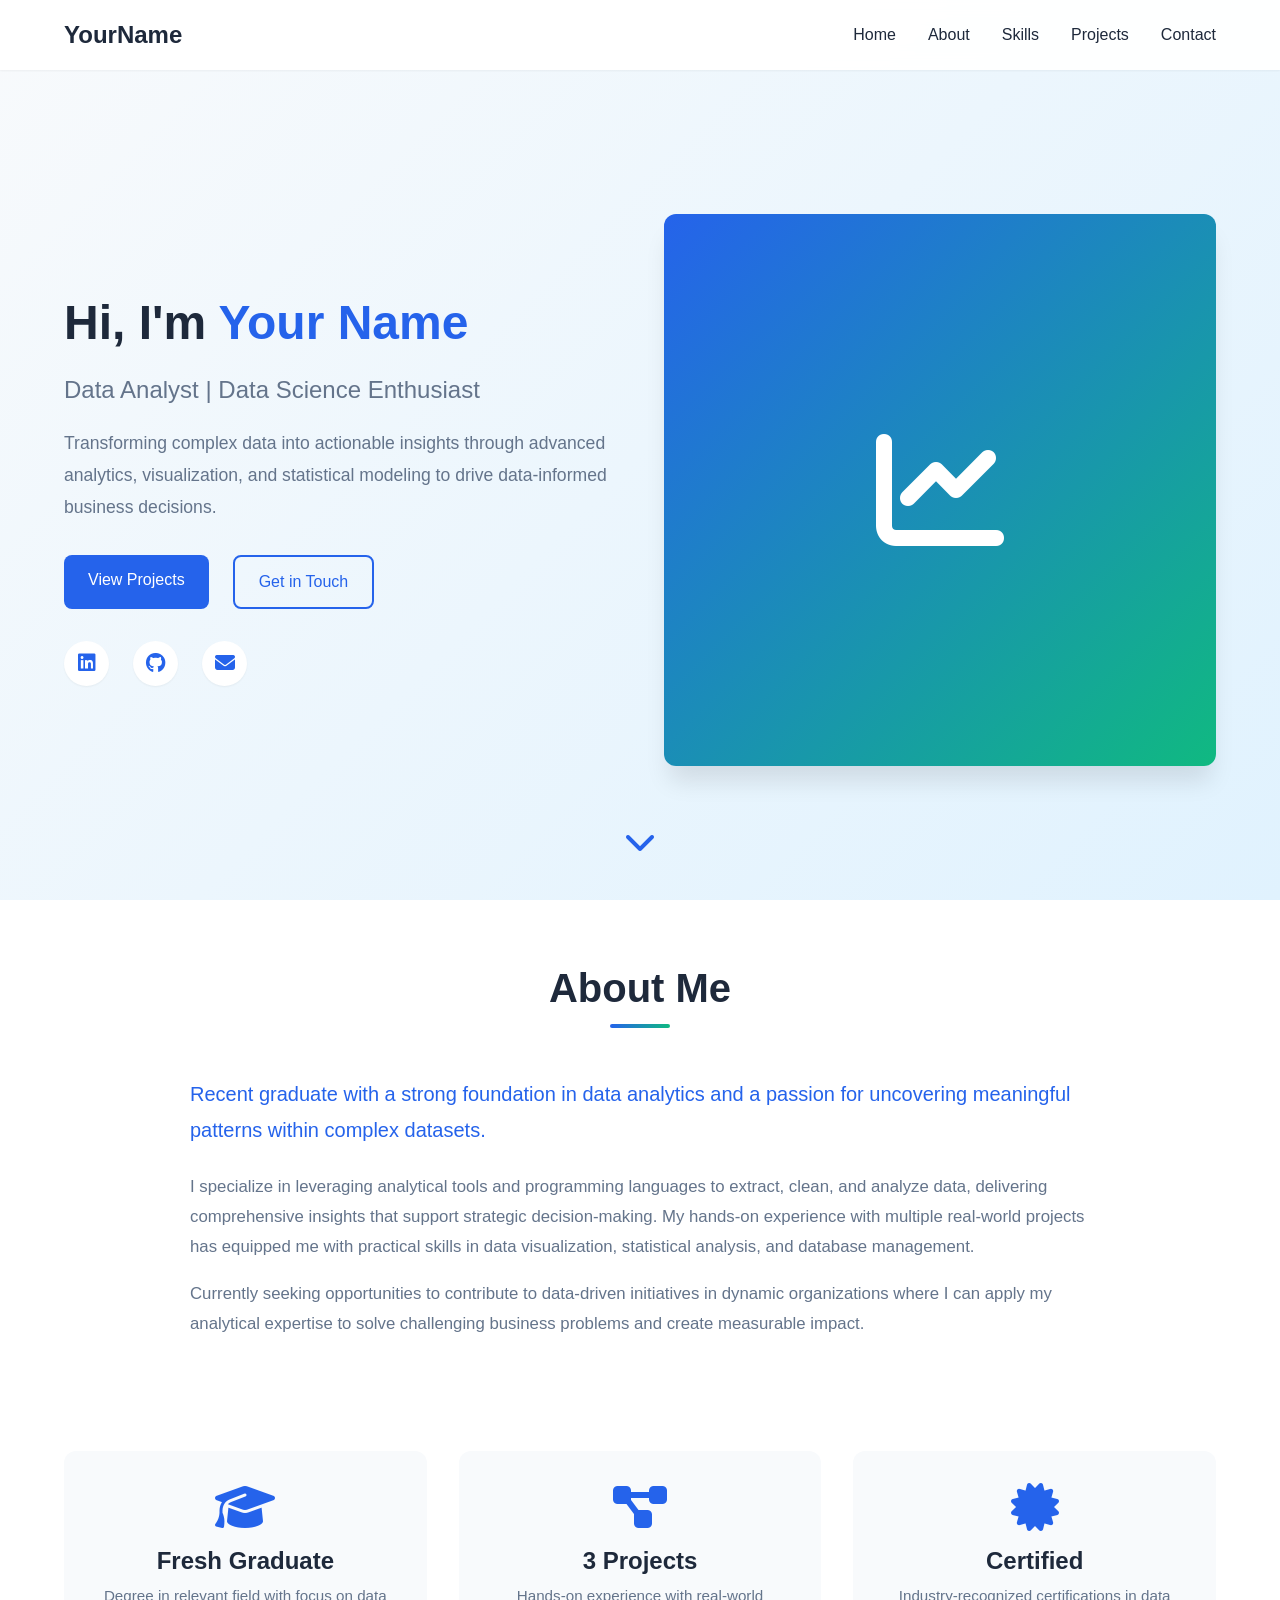
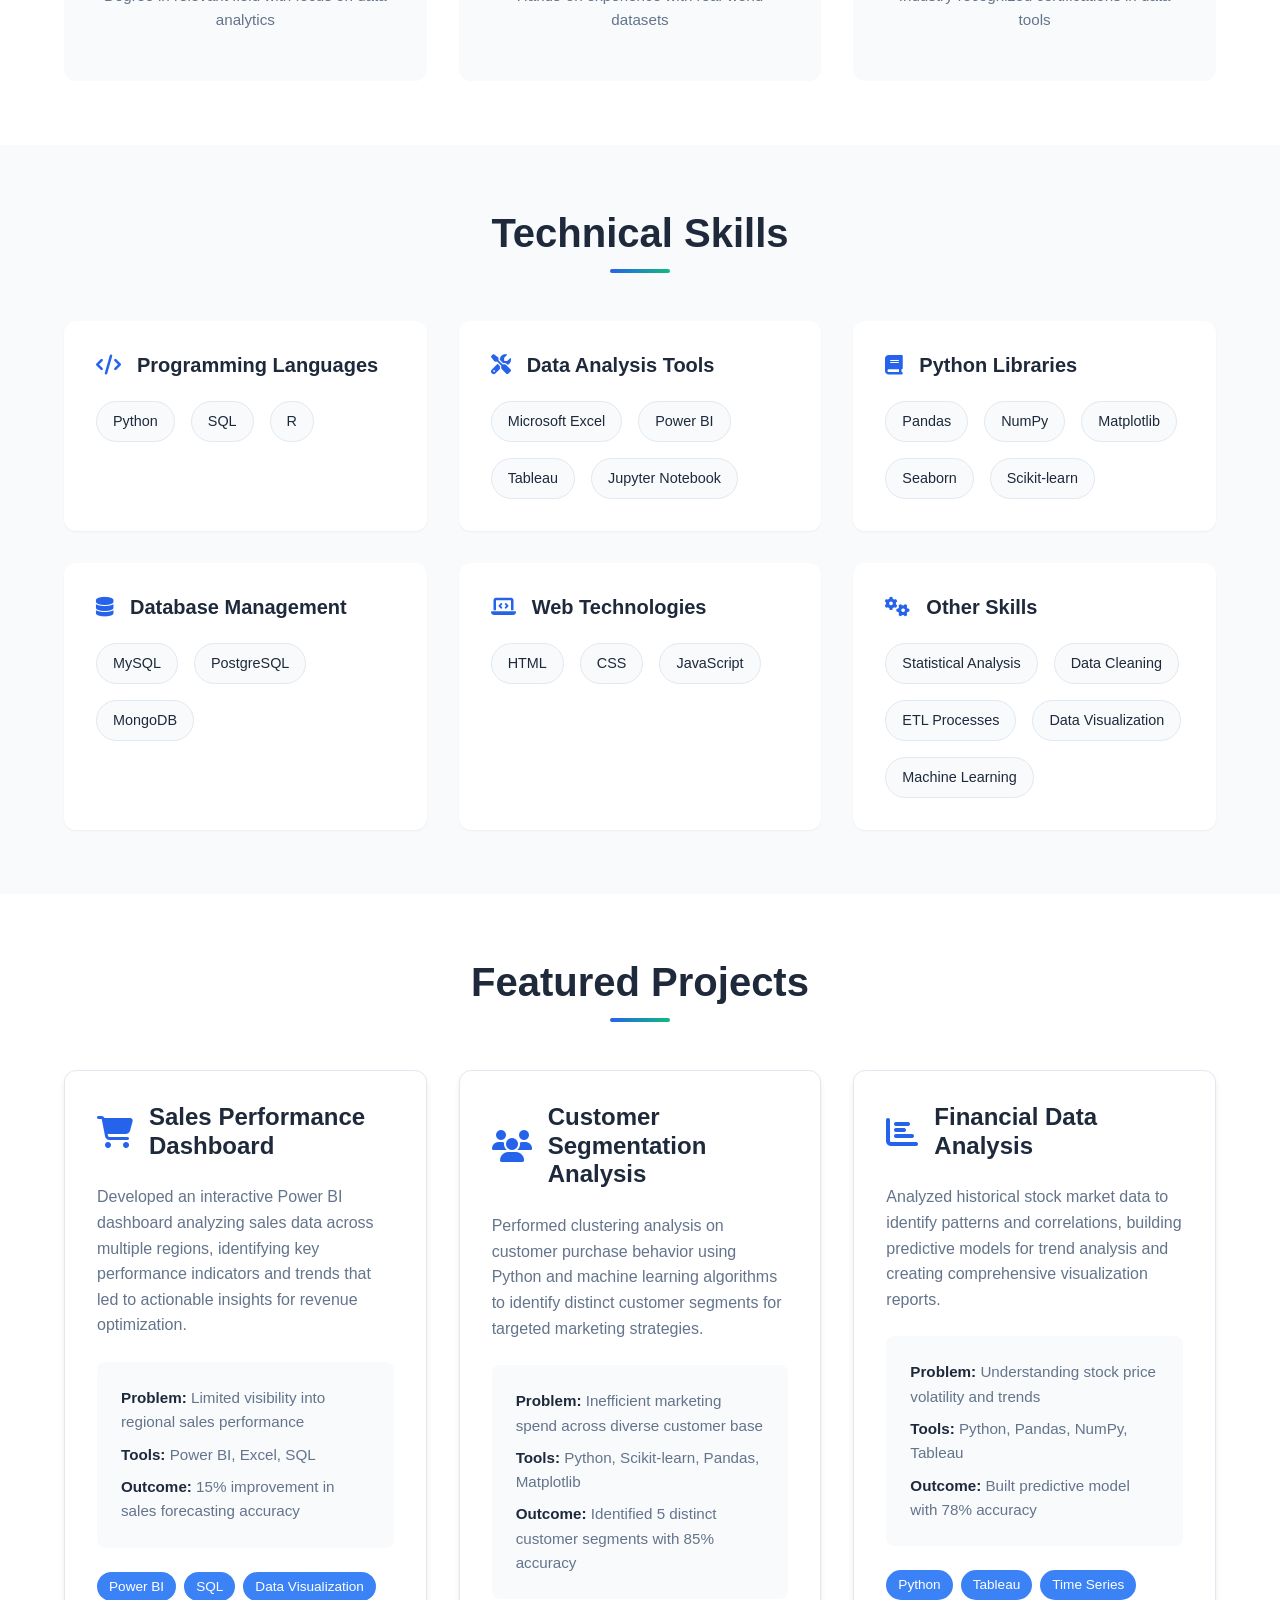
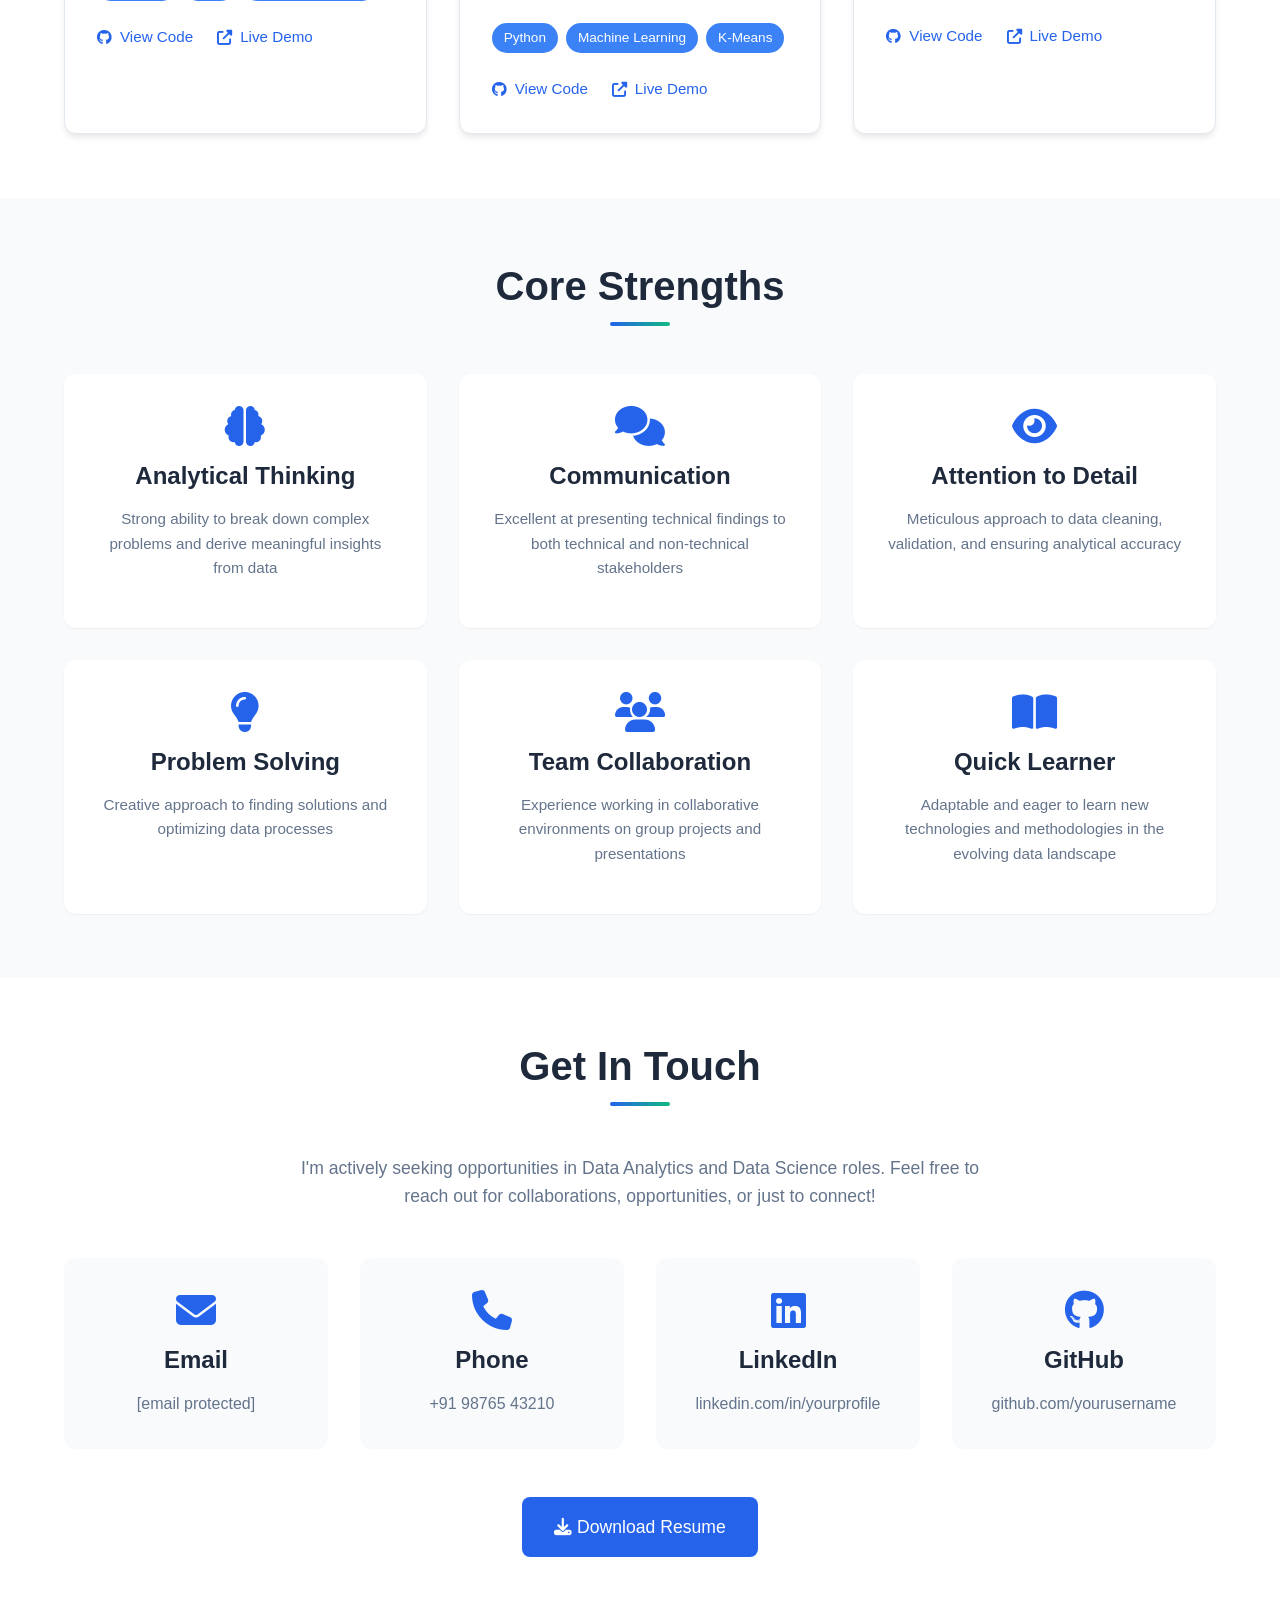
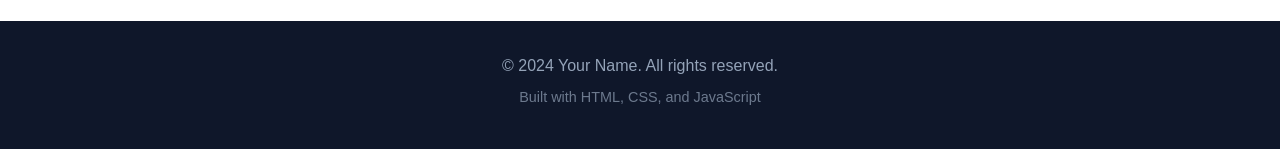
==== index.html @ a0603a86 "Add files via upload" ====
<!DOCTYPE html>
<html lang="en">
<head>
    <meta charset="UTF-8">
    <meta name="viewport" content="width=device-width, initial-scale=1.0">
    <meta name="description" content="Data Analyst Portfolio - Skilled in Python, SQL, Power BI, and Tableau">
    <meta name="keywords" content="Data Analyst, Data Science, Python, SQL, Power BI, Tableau, Portfolio">
    <title>Your Name | Data Analyst Portfolio</title>
    <link rel="stylesheet" href="styles.css">
    <link rel="stylesheet" href="https://cdnjs.cloudflare.com/ajax/libs/font-awesome/6.4.0/css/all.min.css">
</head>
<body>
    <!-- Navigation -->
    <nav class="navbar" id="navbar">
        <div class="container nav-container">
            <div class="logo">
                <a href="#home">YourName</a>
            </div>
            <ul class="nav-menu" id="navMenu">
                <li><a href="#home" class="nav-link">Home</a></li>
                <li><a href="#about" class="nav-link">About</a></li>
                <li><a href="#skills" class="nav-link">Skills</a></li>
                <li><a href="#projects" class="nav-link">Projects</a></li>
                <li><a href="#contact" class="nav-link">Contact</a></li>
            </ul>
            <div class="hamburger" id="hamburger">
                <span></span>
                <span></span>
                <span></span>
            </div>
        </div>
    </nav>

    <!-- Hero Section -->
    <section id="home" class="hero">
        <div class="container hero-content">
            <div class="hero-text">
                <h1 class="hero-title">
                    Hi, I'm <span class="highlight">Your Name</span>
                </h1>
                <h2 class="hero-subtitle">Data Analyst | Data Science Enthusiast</h2>
                <p class="hero-description">
                    Transforming complex data into actionable insights through advanced analytics, 
                    visualization, and statistical modeling to drive data-informed business decisions.
                </p>
                <div class="hero-buttons">
                    <a href="#projects" class="btn btn-primary">View Projects</a>
                    <a href="#contact" class="btn btn-secondary">Get in Touch</a>
                </div>
                <div class="social-links">
                    <a href="https://linkedin.com/in/yourprofile" target="_blank" aria-label="LinkedIn">
                        <i class="fab fa-linkedin"></i>
                    </a>
                    <a href="https://github.com/yourusername" target="_blank" aria-label="GitHub">
                        <i class="fab fa-github"></i>
                    </a>
                    <a href="/cdn-cgi/l/email-protection#4e37213b3c602b232f27220e2b362f233e222b602d2123" aria-label="Email">
                        <i class="fas fa-envelope"></i>
                    </a>
                </div>
            </div>
            <div class="hero-image">
                <div class="image-placeholder">
                    <i class="fas fa-chart-line"></i>
                </div>
            </div>
        </div>
        <div class="scroll-indicator">
            <a href="#about">
                <i class="fas fa-chevron-down"></i>
            </a>
        </div>
    </section>

    <!-- About Section -->
    <section id="about" class="about section">
        <div class="container">
            <h2 class="section-title">About Me</h2>
            <div class="about-content">
                <div class="about-text">
                    <p class="lead">
                        Recent graduate with a strong foundation in data analytics and a passion for 
                        uncovering meaningful patterns within complex datasets.
                    </p>
                    <p>
                        I specialize in leveraging analytical tools and programming languages to extract, 
                        clean, and analyze data, delivering comprehensive insights that support strategic 
                        decision-making. My hands-on experience with multiple real-world projects has 
                        equipped me with practical skills in data visualization, statistical analysis, 
                        and database management.
                    </p>
                    <p>
                        Currently seeking opportunities to contribute to data-driven initiatives in 
                        dynamic organizations where I can apply my analytical expertise to solve 
                        challenging business problems and create measurable impact.
                    </p>
                </div>
                <div class="about-highlights">
                    <div class="highlight-card">
                        <i class="fas fa-graduation-cap"></i>
                        <h3>Fresh Graduate</h3>
                        <p>Degree in relevant field with focus on data analytics</p>
                    </div>
                    <div class="highlight-card">
                        <i class="fas fa-project-diagram"></i>
                        <h3>3 Projects</h3>
                        <p>Hands-on experience with real-world datasets</p>
                    </div>
                    <div class="highlight-card">
                        <i class="fas fa-certificate"></i>
                        <h3>Certified</h3>
                        <p>Industry-recognized certifications in data tools</p>
                    </div>
                </div>
            </div>
        </div>
    </section>

    <!-- Skills Section -->
    <section id="skills" class="skills section">
        <div class="container">
            <h2 class="section-title">Technical Skills</h2>
            <div class="skills-grid">
                <!-- Programming Languages -->
                <div class="skill-category">
                    <h3 class="category-title">
                        <i class="fas fa-code"></i> Programming Languages
                    </h3>
                    <div class="skill-tags">
                        <span class="skill-tag">Python</span>
                        <span class="skill-tag">SQL</span>
                        <span class="skill-tag">R</span>
                    </div>
                </div>

                <!-- Data Analysis Tools -->
                <div class="skill-category">
                    <h3 class="category-title">
                        <i class="fas fa-tools"></i> Data Analysis Tools
                    </h3>
                    <div class="skill-tags">
                        <span class="skill-tag">Microsoft Excel</span>
                        <span class="skill-tag">Power BI</span>
                        <span class="skill-tag">Tableau</span>
                        <span class="skill-tag">Jupyter Notebook</span>
                    </div>
                </div>

                <!-- Python Libraries -->
                <div class="skill-category">
                    <h3 class="category-title">
                        <i class="fas fa-book"></i> Python Libraries
                    </h3>
                    <div class="skill-tags">
                        <span class="skill-tag">Pandas</span>
                        <span class="skill-tag">NumPy</span>
                        <span class="skill-tag">Matplotlib</span>
                        <span class="skill-tag">Seaborn</span>
                        <span class="skill-tag">Scikit-learn</span>
                    </div>
                </div>

                <!-- Database Management -->
                <div class="skill-category">
                    <h3 class="category-title">
                        <i class="fas fa-database"></i> Database Management
                    </h3>
                    <div class="skill-tags">
                        <span class="skill-tag">MySQL</span>
                        <span class="skill-tag">PostgreSQL</span>
                        <span class="skill-tag">MongoDB</span>
                    </div>
                </div>

                <!-- Web Technologies -->
                <div class="skill-category">
                    <h3 class="category-title">
                        <i class="fas fa-laptop-code"></i> Web Technologies
                    </h3>
                    <div class="skill-tags">
                        <span class="skill-tag">HTML</span>
                        <span class="skill-tag">CSS</span>
                        <span class="skill-tag">JavaScript</span>
                    </div>
                </div>

                <!-- Other Skills -->
                <div class="skill-category">
                    <h3 class="category-title">
                        <i class="fas fa-cogs"></i> Other Skills
                    </h3>
                    <div class="skill-tags">
                        <span class="skill-tag">Statistical Analysis</span>
                        <span class="skill-tag">Data Cleaning</span>
                        <span class="skill-tag">ETL Processes</span>
                        <span class="skill-tag">Data Visualization</span>
                        <span class="skill-tag">Machine Learning</span>
                    </div>
                </div>
            </div>
        </div>
    </section>

    <!-- Projects Section -->
    <section id="projects" class="projects section">
        <div class="container">
            <h2 class="section-title">Featured Projects</h2>
            <div class="projects-grid">
                <!-- Project 1 -->
                <div class="project-card">
                    <div class="project-header">
                        <i class="fas fa-shopping-cart project-icon"></i>
                        <h3>Sales Performance Dashboard</h3>
                    </div>
                    <p class="project-description">
                        Developed an interactive Power BI dashboard analyzing sales data across multiple 
                        regions, identifying key performance indicators and trends that led to actionable 
                        insights for revenue optimization.
                    </p>
                    <div class="project-details">
                        <div class="detail-item">
                            <strong>Problem:</strong> Limited visibility into regional sales performance
                        </div>
                        <div class="detail-item">
                            <strong>Tools:</strong> Power BI, Excel, SQL
                        </div>
                        <div class="detail-item">
                            <strong>Outcome:</strong> 15% improvement in sales forecasting accuracy
                        </div>
                    </div>
                    <div class="project-tags">
                        <span class="tag">Power BI</span>
                        <span class="tag">SQL</span>
                        <span class="tag">Data Visualization</span>
                    </div>
                    <div class="project-links">
                        <a href="#" target="_blank" class="project-link">
                            <i class="fab fa-github"></i> View Code
                        </a>
                        <a href="#" target="_blank" class="project-link">
                            <i class="fas fa-external-link-alt"></i> Live Demo
                        </a>
                    </div>
                </div>

                <!-- Project 2 -->
                <div class="project-card">
                    <div class="project-header">
                        <i class="fas fa-users project-icon"></i>
                        <h3>Customer Segmentation Analysis</h3>
                    </div>
                    <p class="project-description">
                        Performed clustering analysis on customer purchase behavior using Python and 
                        machine learning algorithms to identify distinct customer segments for targeted 
                        marketing strategies.
                    </p>
                    <div class="project-details">
                        <div class="detail-item">
                            <strong>Problem:</strong> Inefficient marketing spend across diverse customer base
                        </div>
                        <div class="detail-item">
                            <strong>Tools:</strong> Python, Scikit-learn, Pandas, Matplotlib
                        </div>
                        <div class="detail-item">
                            <strong>Outcome:</strong> Identified 5 distinct customer segments with 85% accuracy
                        </div>
                    </div>
                    <div class="project-tags">
                        <span class="tag">Python</span>
                        <span class="tag">Machine Learning</span>
                        <span class="tag">K-Means</span>
                    </div>
                    <div class="project-links">
                        <a href="#" target="_blank" class="project-link">
                            <i class="fab fa-github"></i> View Code
                        </a>
                        <a href="#" target="_blank" class="project-link">
                            <i class="fas fa-external-link-alt"></i> Live Demo
                        </a>
                    </div>
                </div>

                <!-- Project 3 -->
                <div class="project-card">
                    <div class="project-header">
                        <i class="fas fa-chart-bar project-icon"></i>
                        <h3>Financial Data Analysis</h3>
                    </div>
                    <p class="project-description">
                        Analyzed historical stock market data to identify patterns and correlations, 
                        building predictive models for trend analysis and creating comprehensive 
                        visualization reports.
                    </p>
                    <div class="project-details">
                        <div class="detail-item">
                            <strong>Problem:</strong> Understanding stock price volatility and trends
                        </div>
                        <div class="detail-item">
                            <strong>Tools:</strong> Python, Pandas, NumPy, Tableau
                        </div>
                        <div class="detail-item">
                            <strong>Outcome:</strong> Built predictive model with 78% accuracy
                        </div>
                    </div>
                    <div class="project-tags">
                        <span class="tag">Python</span>
                        <span class="tag">Tableau</span>
                        <span class="tag">Time Series</span>
                    </div>
                    <div class="project-links">
                        <a href="#" target="_blank" class="project-link">
                            <i class="fab fa-github"></i> View Code
                        </a>
                        <a href="#" target="_blank" class="project-link">
                            <i class="fas fa-external-link-alt"></i> Live Demo
                        </a>
                    </div>
                </div>
            </div>
        </div>
    </section>

    <!-- Strengths Section -->
    <section id="strengths" class="strengths section">
        <div class="container">
            <h2 class="section-title">Core Strengths</h2>
            <div class="strengths-grid">
                <div class="strength-item">
                    <i class="fas fa-brain"></i>
                    <h3>Analytical Thinking</h3>
                    <p>Strong ability to break down complex problems and derive meaningful insights from data</p>
                </div>
                <div class="strength-item">
                    <i class="fas fa-comments"></i>
                    <h3>Communication</h3>
                    <p>Excellent at presenting technical findings to both technical and non-technical stakeholders</p>
                </div>
                <div class="strength-item">
                    <i class="fas fa-eye"></i>
                    <h3>Attention to Detail</h3>
                    <p>Meticulous approach to data cleaning, validation, and ensuring analytical accuracy</p>
                </div>
                <div class="strength-item">
                    <i class="fas fa-lightbulb"></i>
                    <h3>Problem Solving</h3>
                    <p>Creative approach to finding solutions and optimizing data processes</p>
                </div>
                <div class="strength-item">
                    <i class="fas fa-users"></i>
                    <h3>Team Collaboration</h3>
                    <p>Experience working in collaborative environments on group projects and presentations</p>
                </div>
                <div class="strength-item">
                    <i class="fas fa-book-open"></i>
                    <h3>Quick Learner</h3>
                    <p>Adaptable and eager to learn new technologies and methodologies in the evolving data landscape</p>
                </div>
            </div>
        </div>
    </section>

    <!-- Contact Section -->
    <section id="contact" class="contact section">
        <div class="container">
            <h2 class="section-title">Get In Touch</h2>
            <p class="contact-intro">
                I'm actively seeking opportunities in Data Analytics and Data Science roles. 
                Feel free to reach out for collaborations, opportunities, or just to connect!
            </p>
            <div class="contact-grid">
                <div class="contact-card">
                    <i class="fas fa-envelope"></i>
                    <h3>Email</h3>
                    <a href="/cdn-cgi/l/email-protection#4c3523393e6229212d25200c29342d213c2029622f2321"><span class="__cf_email__" data-cfemail="2851475d5a064d45494144684d50494558444d064b4745">[email&#160;protected]</span></a>
                </div>
                <div class="contact-card">
                    <i class="fas fa-phone"></i>
                    <h3>Phone</h3>
                    <a href="tel:+919876543210">+91 98765 43210</a>
                </div>
                <div class="contact-card">
                    <i class="fab fa-linkedin"></i>
                    <h3>LinkedIn</h3>
                    <a href="https://linkedin.com/in/yourprofile" target="_blank">linkedin.com/in/yourprofile</a>
                </div>
                <div class="contact-card">
                    <i class="fab fa-github"></i>
                    <h3>GitHub</h3>
                    <a href="https://github.com/yourusername" target="_blank">github.com/yourusername</a>
                </div>
            </div>
            <div class="resume-download">
                <a href="#" class="btn btn-primary" download>
                    <i class="fas fa-download"></i> Download Resume
                </a>
            </div>
        </div>
    </section>

    <!-- Footer -->
    <footer class="footer">
        <div class="container">
            <p>&copy; 2024 Your Name. All rights reserved.</p>
            <p class="footer-note">Built with HTML, CSS, and JavaScript</p>
        </div>
    </footer>

    <!-- Scroll to Top Button -
---- styles.css ----
/* ===================================
   CSS Variables & Reset
   =================================== */

:root {
    /* Color Palette - Professional & Modern */
    --primary-color: #2563eb;
    --primary-dark: #1e40af;
    --primary-light: #3b82f6;
    --secondary-color: #0f172a;
    --accent-color: #10b981;
    --text-primary: #1e293b;
    --text-secondary: #64748b;
    --text-light: #94a3b8;
    --bg-primary: #ffffff;
    --bg-secondary: #f8fafc;
    --bg-dark: #0f172a;
    --border-color: #e2e8f0;
    --shadow-sm: 0 1px 2px 0 rgba(0, 0, 0, 0.05);
    --shadow-md: 0 4px 6px -1px rgba(0, 0, 0, 0.1);
    --shadow-lg: 0 10px 15px -3px rgba(0, 0, 0, 0.1);
    --shadow-xl: 0 20px 25px -5px rgba(0, 0, 0, 0.1);
    
    /* Typography */
    --font-primary: 'Segoe UI', 'Roboto', 'Helvetica Neue', Arial, sans-serif;
    --font-mono: 'Consolas', 'Monaco', 'Courier New', monospace;
    
    /* Spacing */
    --spacing-xs: 0.5rem;
    --spacing-sm: 1rem;
    --spacing-md: 1.5rem;
    --spacing-lg: 2rem;
    --spacing-xl: 3rem;
    --spacing-2xl: 4rem;
    
    /* Border Radius */
    --radius-sm: 4px;
    --radius-md: 8px;
    --radius-lg: 12px;
    --radius-full: 9999px;
    
    /* Transitions */
    --transition-fast: 150ms ease-in-out;
    --transition-base: 300ms ease-in-out;
    --transition-slow: 500ms ease-in-out;
}

* {
    margin: 0;
    padding: 0;
    box-sizing: border-box;
}

html {
    scroll-behavior: smooth;
    font-size: 16px;
}

body {
    font-family: var(--font-primary);
    color: var(--text-primary);
    background-color: var(--bg-primary);
    line-height: 1.6;
    overflow-x: hidden;
}

/* ===================================
   Typography
   =================================== */

h1, h2, h3, h4, h5, h6 {
    font-weight: 600;
    line-height: 1.2;
    margin-bottom: var(--spacing-sm);
}

h1 { font-size: 2.5rem; }
h2 { font-size: 2rem; }
h3 { font-size: 1.5rem; }
h4 { font-size: 1.25rem; }

p {
    margin-bottom: var(--spacing-sm);
}

a {
    color: var(--primary-color);
    text-decoration: none;
    transition: color var(--transition-fast);
}

a:hover {
    color: var(--primary-dark);
}

/* ===================================
   Utility Classes
   =================================== */

.container {
    max-width: 1200px;
    margin: 0 auto;
    padding: 0 var(--spacing-md);
}

.section {
    padding: var(--spacing-2xl) 0;
}

.section-title {
    text-align: center;
    font-size: 2.5rem;
    margin-bottom: var(--spacing-xl);
    color: var(--text-primary);
    position: relative;
    padding-bottom: var(--spacing-sm);
}

.section-title::after {
    content: '';
    position: absolute;
    bottom: 0;
    left: 50%;
    transform: translateX(-50%);
    width: 60px;
    height: 4px;
    background: linear-gradient(90deg, var(--primary-color), var(--accent-color));
    border-radius: var(--radius-full);
}

.btn {
    display: inline-block;
    padding: 0.75rem 1.5rem;
    border-radius: var(--radius-md);
    font-weight: 500;
    transition: all var(--transition-base);
    cursor: pointer;
    border: none;
    font-size: 1rem;
    text-align: center;
}

.btn-primary {
    background: var(--primary-color);
    color: white;
}

.btn-primary:hover {
    background: var(--primary-dark);
    transform: translateY(-2px);
    box-shadow: var(--shadow-lg);
}

.btn-secondary {
    background: transparent;
    color: var(--primary-color);
    border: 2px solid var(--primary-color);
}

.btn-secondary:hover {
    background: var(--primary-color);
    color: white;
    transform: translateY(-2px);
}

.highlight {
    color: var(--primary-color);
}

/* ===================================
   Navigation
   =================================== */

.navbar {
    position: fixed;
    top: 0;
    left: 0;
    right: 0;
    background: rgba(255, 255, 255, 0.95);
    backdrop-filter: blur(10px);
    box-shadow: var(--shadow-sm);
    z-index: 1000;
    transition: all var(--transition-base);
}

.navbar.scrolled {
    box-shadow: var(--shadow-md);
}

.nav-container {
    display: flex;
    justify-content: space-between;
    align-items: center;
    padding: 1rem var(--spacing-md);
}

.logo a {
    font-size: 1.5rem;
    font-weight: 700;
    color: var(--text-primary);
}

.nav-menu {
    display: flex;
    list-style: none;
    gap: var(--spacing-lg);
}

.nav-link {
    color: var(--text-primary);
    font-weight: 500;
    position: relative;
    padding: 0.5rem 0;
}

.nav-link::after {
    content: '';
    position: absolute;
    bottom: 0;
    left: 0;
    width: 0;
    height: 2px;
    background: var(--primary-color);
    transition: width var(--transition-base);
}

.nav-link:hover::after,
.nav-link.active::after {
    width: 100%;
}

.hamburger {
    display: none;
    flex-direction: column;
    cursor: pointer;
    gap: 4px;
}

.hamburger span {
    width: 25px;
    height: 3px;
    background: var(--text-primary);
    transition: all var(--transition-base);
    border-radius: 2px;
}

/* ===================================
   Hero Section
   =================================== */

.hero {
    min-height: 100vh;
    display: flex;
    align-items: center;
    justify-content: center;
    position: relative;
    padding-top: 80px;
    background: linear-gradient(135deg, #f8fafc 0%, #e0f2fe 100%);
}

.hero-content {
    display: grid;
    grid-template-columns: 1fr 1fr;
    gap: var(--spacing-xl);
    align-items: center;
}

.hero-text {
    animation: fadeInUp 1s ease-out;
}

.hero-title {
    font-size: 3rem;
    margin-bottom: var(--spacing-md);
    color: var(--text-primary);
}

.hero-subtitle {
    font-size: 1.5rem;
    color: var(--text-secondary);
    margin-bottom: var(--spacing-md);
    font-weight: 500;
}

.hero-description {
    font-size: 1.1rem;
    color: var(--text-secondary);
    margin-bottom: var(--spacing-lg);
    line-height: 1.8;
}

.hero-buttons {
    display: flex;
    gap: var(--spacing-md);
    margin-bottom: var(--spacing-lg);
}

.social-links {
    display: flex;
    gap: var(--spacing-md);
}

.social-links a {
    width: 45px;
    height: 45px;
    border-radius: var(--radius-full);
    background: var(--bg-primary);
    display: flex;
    align-items: center;
    justify-content: center;
    font-size: 1.25rem;
    color: var(--primary-color);
    transition: all var(--transition-base);
    box-shadow: var(--shadow-sm);
}

.social-links a:hover {
    background: var(--primary-color);
    color: white;
    transform: translateY(-3px);
    box-shadow: var(--shadow-md);
}

.hero-image {
    animation: fadeInRight 1s ease-out;
}

.image-placeholder {
    width: 100%;
    aspect-ratio: 1;
    background: linear-gradient(135deg, var(--primary-color), var(--accent-color));
    border-radius: var(--radius-lg);
    display: flex;
    align-items: center;
    justify-content: center;
    color: white;
    font-size: 8rem;
    box-shadow: var(--shadow-xl);
}

.scroll-indicator {
    position: absolute;
    bottom: 2rem;
    left: 50%;
    transform: translateX(-50%);
    animation: bounce 2s infinite;
}

.scroll-indicator a {
    font-size: 2rem;
    color: var(--primary-color);
}

/* ===================================
   About Section
   =================================== */

.about {
    background: var(--bg-primary);
}

.about-content {
    display: grid;
    gap: var(--spacing-xl);
}

.about-text {
    max-width: 900px;
    margin: 0 auto;
}

.about-text .lead {
    font-size: 1.25rem;
    color: var(--primary-color);
    font-weight: 500;
    margin-bottom: var(--spacing-md);
}

.about-text p {
    font-size: 1.05rem;
    color: var(--text-secondary);
    line-height: 1.8;
}

.about-highlights {
    display: grid;
    grid-template-columns: repeat(auto-fit, minmax(250px, 1fr));
    gap: var(--spacing-lg);
    margin-top: var(--spacing-xl);
}

.highlight-card {
    text-align: center;
    padding: var(--spacing-lg);
    background: var(--bg-secondary);
    border-radius: var(--radius-lg);
    transition: all var(--transition-base);
}

.highlight-card:hover {
    transform: translateY(-5px);
    box-shadow: var(--shadow-lg);
}

.highlight-card i {
    font-size: 3rem;
    color: var(--primary-color);
    margin-bottom: var(--spacing-sm);
}

.highlight-card h3 {
    color: var(--text-primary);
    margin-bottom: var(--spacing-xs);
}

.highlight-card p {
    color: var(--text-secondary);
    font-size: 0.95rem;
}

/* ===================================
   Skills Section
   =================================== */

.skills {
    background: var(--bg-secondary);
}

.skills-grid {
    display: grid;
    grid-template-columns: repeat(auto-fit, minmax(300px, 1fr));
    gap: var(--spacing-lg);
}

.skill-category {
    background: var(--bg-primary);
    padding: var(--spacing-lg);
    border-radius: var(--radius-lg);
    box-shadow: var(--shadow-sm);
    transition: all var(--transition-base);
}

.skill-category:hover {
    box-shadow: var(--shadow-md);
    transform: translateY(-3px);
}

.category-title {
    display: flex;
    align-items: center;
    gap: var(--spacing-sm);
    margin-bottom: var(--spacing-md);
    color: var(--text-primary);
    font-size: 1.25rem;
}

.category-title i {
    color: var(--primary-color);
}

.skill-tags {
    display: flex;
    flex-wrap: wrap;
    gap: var(--spacing-sm);
}

.skill-tag {
    padding: 0.5rem 1rem;
    background: var(--bg-secondary);
    border-radius: var(--radius-full);
    font-size: 0.9rem;
    color: var(--text-primary);
    border: 1px solid var(--border-color);
    transition: all var(--transition-fast);
}

.skill-tag:hover {
    background: var(--primary-color);
    color: white;
    border-color: var(--primary-color);
    transform: scale(1.05);
}

/* ===================================
   Projects Section
   =================================== */

.projects {
    background: var(--bg-primary);
}

.projects-grid {
    display: grid;
    grid-template-columns: repeat(auto-fit, minmax(350px, 1fr));
    gap: var(--spacing-lg);
}

.project-card {
    background: var(--bg-primary);
    border-radius: var(--radius-lg);
    padding: var(--spacing-lg);
    box-shadow: var(--shadow-md);
    transition: all var(--transition-base);
    border: 1px solid var(--border-color);
}

.project-card:hover {
    transform: translateY(-5px);
    box-shadow: var(--shadow-xl);
}

.project-header {
    display: flex;
    align-items: center;
    gap: var(--spacing-sm);
    margin-bottom: var(--spacing-md);
}

.project-icon {
    font-size: 2rem;
    color: var(--primary-color);
}

.project-header h3 {
    color: var(--text-primary);
    margin: 0;
}

.project-description {
    color: var(--text-secondary);
    line-height: 1.6;
    margin-bottom: var(--spacing-md);
}

.project-details {
    background: var(--bg-secondary);
    padding: var(--spacing-md);
    border-radius: var(--radius-md);
    margin-bottom: var(--spacing-md);
}

.detail-item {
    margin-bottom: var(--spacing-xs);
    font-size: 0.95rem;
    color: var(--text-secondary);
}

.detail-item:last-child {
    margin-bottom: 0;
}

.detail-item strong {
    color: var(--text-primary);
}

.project-tags {
    display: flex;
    flex-wrap: wrap;
    gap: var(--spacing-xs);
    margin-bottom: var(--spacing-md);
}

.tag {
    padding: 0.25rem 0.75rem;
    background: var(--primary-light);
    color: white;
    border-radius: var(--radius-full);
    font-size: 0.85rem;
}

.project-links {
    display: flex;
    gap: var(--spacing-md);
}

.project-link {
    display: inline-flex;
    align-items: center;
    gap: 0.5rem;
    color: var(--primary-color);
    font-weight: 500;
    font-size: 0.95rem;
}

.project-link:hover {
    color: var(--primary-dark);
}

/* ===================================
   Strengths Section
   =================================== */

.strengths {
    background: var(--bg-secondary);
}

.strengths-grid {
    display: grid;
    grid-template-columns: repeat(auto-fit, minmax(300px, 1fr));
    gap: var(--spacing-lg);
}

.strength-item {
    background: var(--bg-primary);
    padding: var(--spacing-lg);
    border-radius: var(--radius-lg);
    text-align: center;
    transition: all var(--transition-base);
    box-shadow: var(--shadow-sm);
}

.strength-item:hover {
    transform: translateY(-5px);
    box-shadow: var(--shadow-lg);
}

.strength-item i {
    font-size: 2.5rem;
    color: var(--primary-color);
    margin-bottom: var(--spacing-sm);
}

.strength-item h3 {
    color: var(--text-primary);
    margin-bottom: var(--spacing-sm);
}

.strength-item p {
    color: var(--text-secondary);
    font-size: 0.95rem;
}

/* ===================================
   Contact Section
   =================================== */

.contact {
    background: var(--bg-primary);
}

.contact-intro {
    text-align: center;
    max-width: 700px;
    margin: 0 auto var(--spacing-xl);
    font-size: 1.1rem;
    color: var(--text-secondary);
}

.contact-grid {
    display: grid;
    grid-template-columns: repeat(auto-fit, minmax(250px, 1fr));
    gap: var(--spacing-lg);
    margin-bottom: var(--spacing-xl);
}

.contact-card {
    background: var(--bg-secondary);
    padding: var(--spacing-lg);
    border-radius: var(--radius-lg);
    text-align: center;
    transition: all var(--transition-base);
}

.contact-card:hover {
    transform: translateY(-5px);
    box-shadow: var(--shadow-lg);
}

.contact-card i {
    font-size: 2.5rem;
    color: var(--primary-color);
    margin-bottom: var(--spacing-sm);
}

.contact-card h3 {
    color: var(--text-primary);
    margin-bottom: var(--spacing-sm);
}

.contact-card a {
    color: var(--text-secondary);
    word-break: break-all;
}

.resume-download {
    text-align: center;
    margin-top: var(--spacing-xl);
}

.resume-download .btn {
    padding: 1rem 2rem;
    font-size: 1.1rem;
}

/* ===================================
   Footer
   =================================== */

.footer {
    background: var(--bg-dark);
    color: var(--text-light);
    text-align: center;
    padding: var(--spacing-lg) 0;
}

.footer p {
    margin-bottom: var(--spacing-xs);
}

.footer-note {
    font-size: 0.9rem;
    opacity: 0.7;
}

/* ===================================
   Scroll to Top Button
   =================================== */

.scroll-top {
    position: fixed;
    bottom: 2rem;
    right: 2rem;
    width: 50px;
    height: 50px;
    background: var(--primary-color);
    color: white;
    border: none;
    border-radius: var(--radius-full);
    cursor: pointer;
    display: none;
    align-items: center;
    justify-content: center;
    font-size: 1.25rem;
    box-shadow: var(--shadow-lg);
    transition: all var(--transition-base);
    z-index: 999;
}

.scroll-top:hover {
    background: var(--primary-dark);
    transform: translateY(-3px);
}

.scroll-top.show {
    display: flex;
}

/* ===================================
   Animations
   =================================== */

@keyframes fadeInUp {
    from {
        opacity: 0;
        transform: translateY(30px);
    }
    to {
        opacity: 1;
        transform: translateY(0);
    }
}

@keyframes fadeInRight {
    from {
        opacity: 0;
        transform: translateX(30px);
    }
    to {
        opacity: 1;
        transform: translateX(0);
    }
}

@keyframes bounce {
    0%, 20%, 50%, 80%, 100% {
        transform: translateY(0) translateX(-50%);
    }
    40% {
        transform: translateY(-10px) translateX(-50%);
    }
    60% {
        transform: translateY(-5px) translateX(-50%);
    }
}

/* ===================================
   Responsive Design
   =================================== */

@media (max-width: 968px) {
    .hero-content {
        grid-template-columns: 1fr;
        text-align: center;
    }
    
    .hero-text {
        order: 2;
    }
    
    .hero-image {
        order: 1;
        max-width: 400px;
        margin: 0 auto;
    }
    
    .hero-buttons {
        justify-content: center;
    }
    
    .social-links {
        justify-content: center;
    }
    
    .hero-title {
        font-size: 2.5rem;
    }
}

@media (max-width: 768px) {
    .nav-menu {
        position: fixed;
        left: -100%;
        top: 70px;
        flex-direction: column;
        background: var(--bg-primary);
        width: 100%;
        text-align: center;
        transition: left var(--transition-base);
        box-shadow: var(--shadow-lg);
        padding: var(--spacing-lg) 0;
        gap: var(--spacing-md);
    }
    
    .nav-menu.active {
        left: 0;
    }
    
    .hamburger {
        display: flex;
    }
    
    .hamburger.active span:nth-child(1) {
        transform: rotate(45deg) translate(5px, 5px);
    }
    
    .hamburger.active span:nth-child(2) {
        opacity: 0;
    }
    
    .hamburger.active span:nth-child(3) {
        transform: rotate(-45deg) translate(7px, -6px);
    }
    
    .section-title {
        font-size: 2rem;
    }
    
    .hero-title {
        font-size: 2rem;
    }
    
    .hero-subtitle {
        font-size: 1.25rem;
    }
    
    .hero-buttons {
        flex-direction: column;
        gap: var(--spacing-sm);
    }
    
    .btn {
        width: 100%;
    }
    
    .projects-grid,
    .skills-grid {
        grid-template-columns: 1fr;
    }
}

@media (max-width: 480px) {
    html {
        font-size: 14px;
    }
    
    .container {
        padding: 0 var(--spacing-sm);
    }
    
    .section {
        padding: var(--spacing-xl) 0;
    }
    
    .hero-title {
        font-size: 1.75rem;
    }
    
    .image-placeholder {
        font-size: 5rem;
    }
}

/* ===================================
   Print Styles
   =================================== */

@media print {
    .navbar,
    .scroll-top,
    .scroll-indicator,
    .hero-buttons,
    .social-links {
        display: none;
    }
    
    .section {
        page-break-inside: avoid;
    }
}
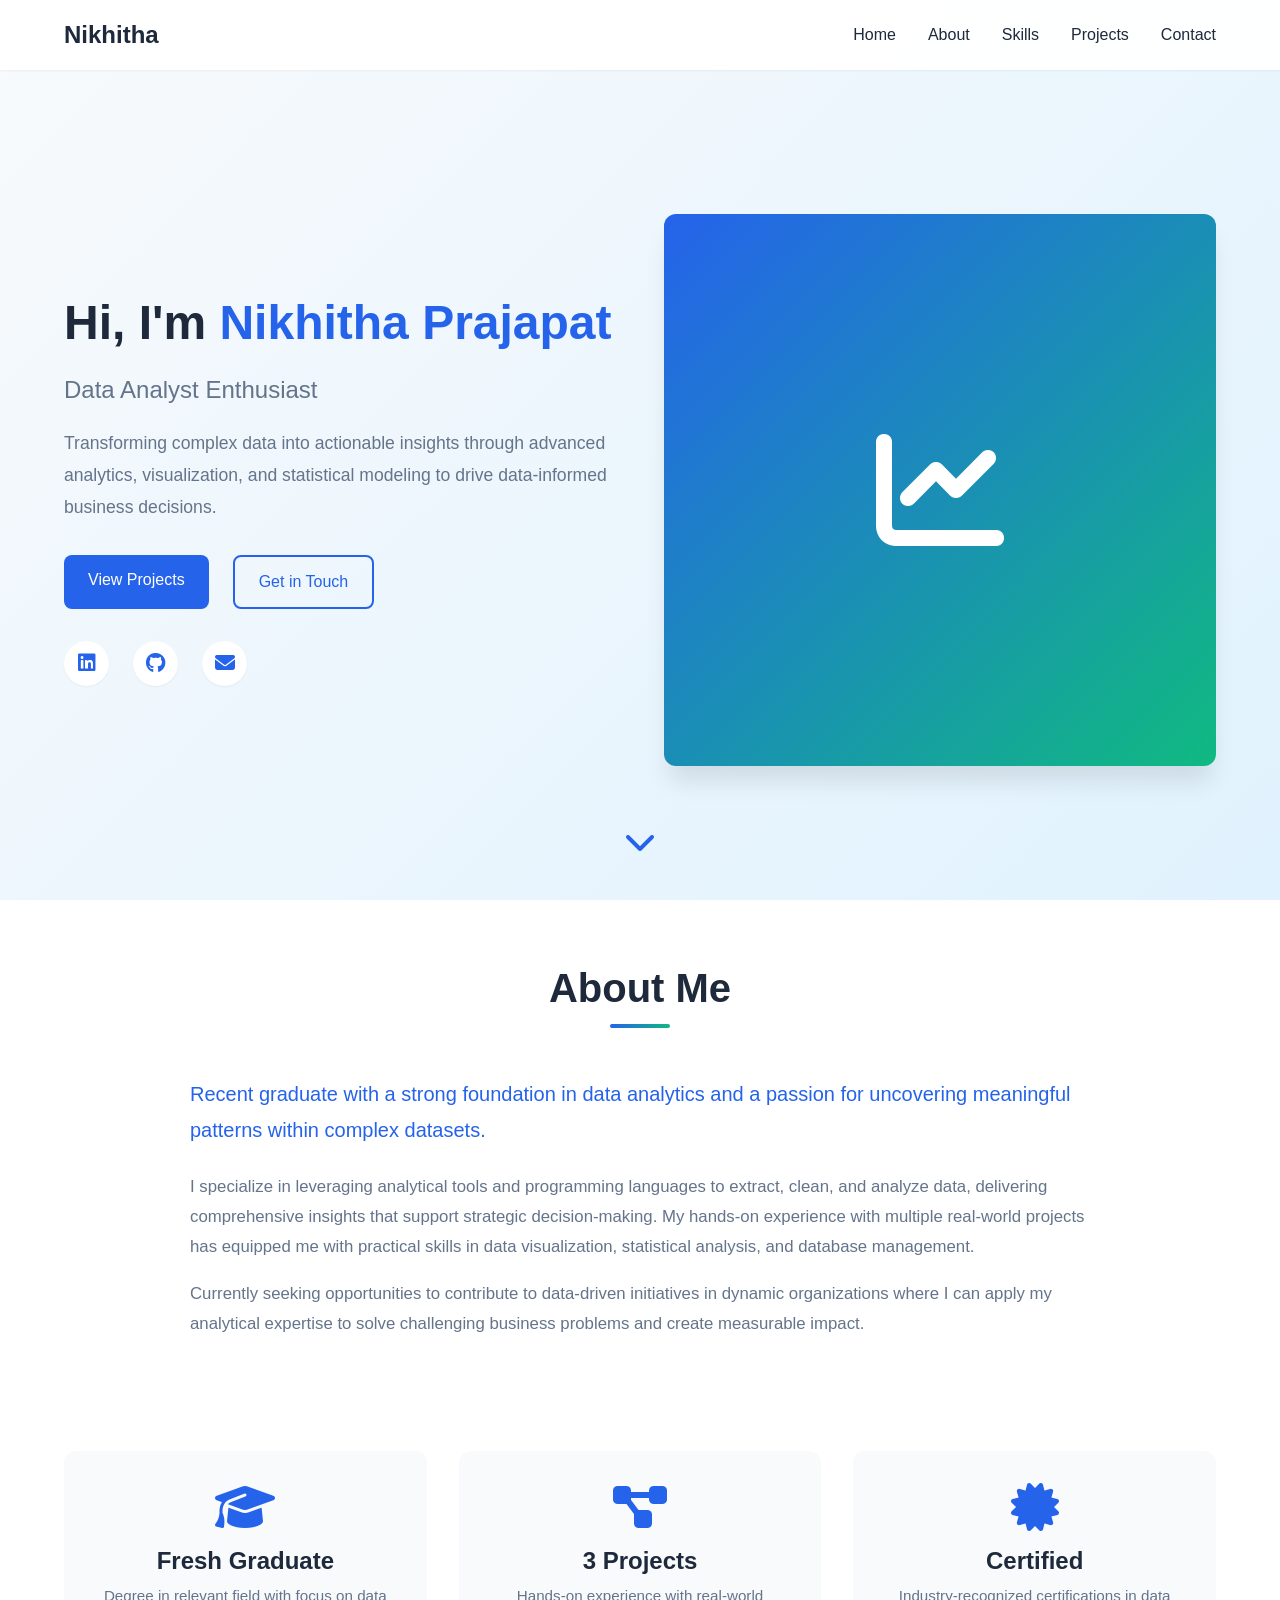
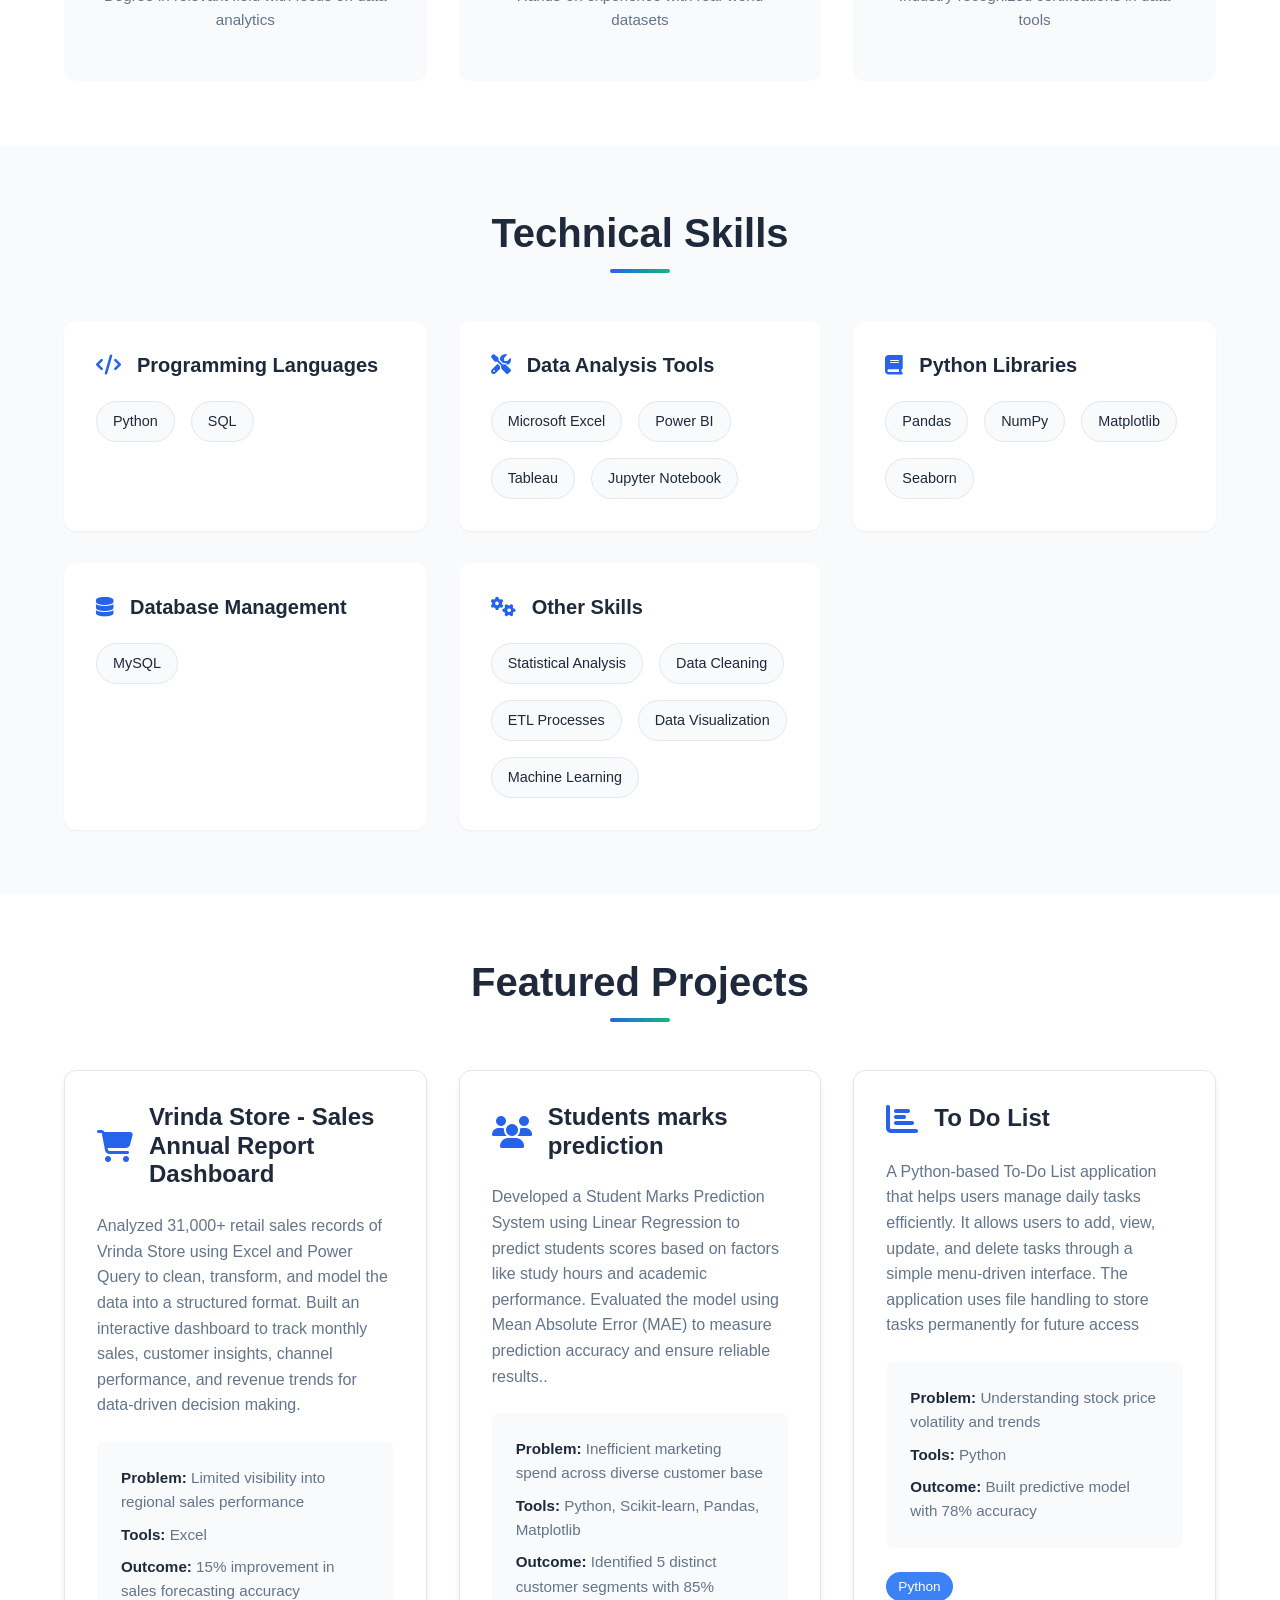
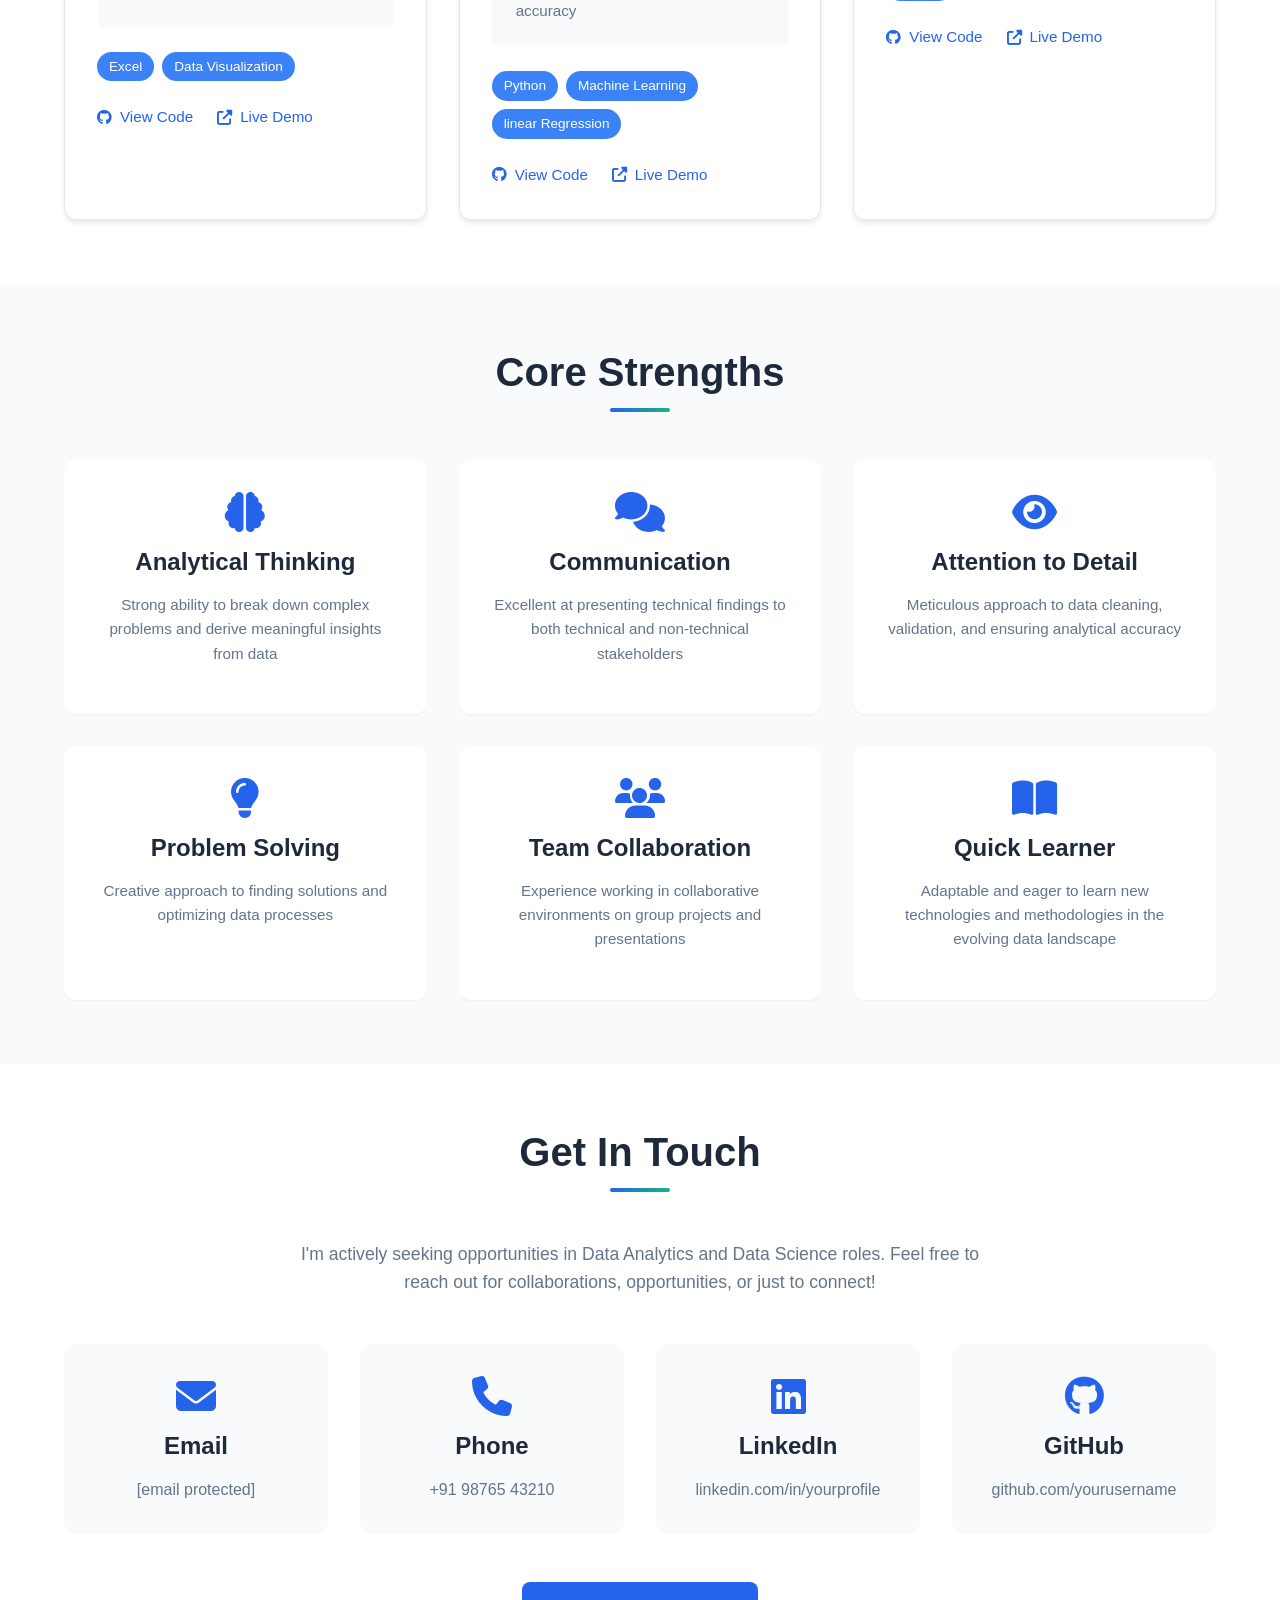
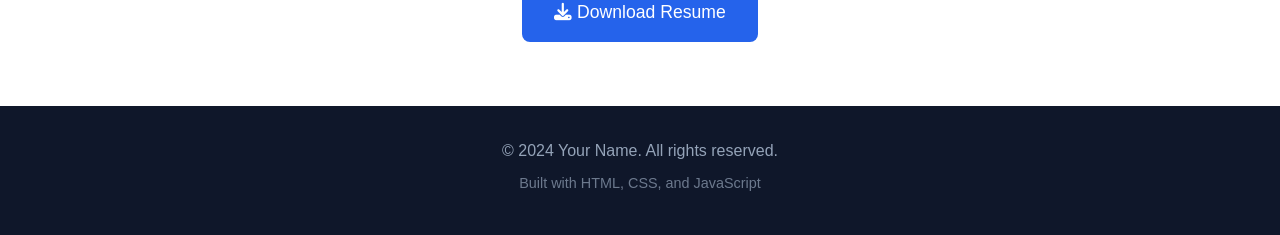
==== commit 37933e88: "Update personal information and project details" ====
--- a/index.html
+++ b/index.html
@@ -14,7 +14,7 @@
     <nav class="navbar" id="navbar">
         <div class="container nav-container">
             <div class="logo">
-                <a href="#home">YourName</a>
+                <a href="#home">Nikhitha</a>
             </div>
             <ul class="nav-menu" id="navMenu">
                 <li><a href="#home" class="nav-link">Home</a></li>
@@ -36,9 +36,9 @@
         <div class="container hero-content">
             <div class="hero-text">
                 <h1 class="hero-title">
-                    Hi, I'm <span class="highlight">Your Name</span>
+                    Hi, I'm <span class="highlight">Nikhitha Prajapat</span>
                 </h1>
-                <h2 class="hero-subtitle">Data Analyst | Data Science Enthusiast</h2>
+                <h2 class="hero-subtitle">Data Analyst Enthusiast</h2>
                 <p class="hero-description">
                     Transforming complex data into actionable insights through advanced analytics, 
                     visualization, and statistical modeling to drive data-informed business decisions.
@@ -48,13 +48,13 @@
                     <a href="#contact" class="btn btn-secondary">Get in Touch</a>
                 </div>
                 <div class="social-links">
-                    <a href="https://linkedin.com/in/yourprofile" target="_blank" aria-label="LinkedIn">
+                    <a href="https://www.linkedin.com/in/nikhithaprajapat/" target="_blank" aria-label="LinkedIn">
                         <i class="fab fa-linkedin"></i>
                     </a>
-                    <a href="https://github.com/yourusername" target="_blank" aria-label="GitHub">
+                    <a href="https://github.com/nikhithaprajapat-gif" target="_blank" aria-label="GitHub">
                         <i class="fab fa-github"></i>
                     </a>
-                    <a href="/cdn-cgi/l/email-protection#4e37213b3c602b232f27220e2b362f233e222b602d2123" aria-label="Email">
+                    <a href="mailto:nikhithaprajapat@gmail.com" aria-label="Email">
                         <i class="fas fa-envelope"></i>
                     </a>
                 </div>
@@ -129,7 +129,6 @@
                     <div class="skill-tags">
                         <span class="skill-tag">Python</span>
                         <span class="skill-tag">SQL</span>
-                        <span class="skill-tag">R</span>
                     </div>
                 </div>
 
@@ -156,7 +155,6 @@
                         <span class="skill-tag">NumPy</span>
                         <span class="skill-tag">Matplotlib</span>
                         <span class="skill-tag">Seaborn</span>
-                        <span class="skill-tag">Scikit-learn</span>
                     </div>
                 </div>
 
@@ -167,22 +165,11 @@
                     </h3>
                     <div class="skill-tags">
                         <span class="skill-tag">MySQL</span>
-                        <span class="skill-tag">PostgreSQL</span>
-                        <span class="skill-tag">MongoDB</span>
                     </div>
                 </div>
 
                 <!-- Web Technologies -->
-                <div class="skill-category">
-                    <h3 class="category-title">
-                        <i class="fas fa-laptop-code"></i> Web Technologies
-                    </h3>
-                    <div class="skill-tags">
-                        <span class="skill-tag">HTML</span>
-                        <span class="skill-tag">CSS</span>
-                        <span class="skill-tag">JavaScript</span>
-                    </div>
-                </div>
+                
 
                 <!-- Other Skills -->
                 <div class="skill-category">
@@ -210,27 +197,26 @@
                 <div class="project-card">
                     <div class="project-header">
                         <i class="fas fa-shopping-cart project-icon"></i>
-                        <h3>Sales Performance Dashboard</h3>
+                        <h3>Vrinda Store - Sales Annual Report Dashboard</h3>
                     </div>
                     <p class="project-description">
-                        Developed an interactive Power BI dashboard analyzing sales data across multiple 
-                        regions, identifying key performance indicators and trends that led to actionable 
-                        insights for revenue optimization.
+                         Analyzed 31,000+ retail sales records of Vrinda Store using Excel and Power Query to clean,
+transform, and model the data into a structured format. Built an interactive dashboard to track monthly
+sales, customer insights, channel performance, and revenue trends for data-driven decision making.
                     </p>
                     <div class="project-details">
                         <div class="detail-item">
                             <strong>Problem:</strong> Limited visibility into regional sales performance
                         </div>
                         <div class="detail-item">
-                            <strong>Tools:</strong> Power BI, Excel, SQL
+                            <strong>Tools:</strong>  Excel
                         </div>
                         <div class="detail-item">
                             <strong>Outcome:</strong> 15% improvement in sales forecasting accuracy
                         </div>
                     </div>
                     <div class="project-tags">
-                        <span class="tag">Power BI</span>
-                        <span class="tag">SQL</span>
+                        <span class="tag">Excel</span>
                         <span class="tag">Data Visualization</span>
                     </div>
                     <div class="project-links">
@@ -247,12 +233,12 @@
                 <div class="project-card">
                     <div class="project-header">
                         <i class="fas fa-users project-icon"></i>
-                        <h3>Customer Segmentation Analysis</h3>
+                        <h3>Students marks prediction</h3>
                     </div>
                     <p class="project-description">
-                        Performed clustering analysis on customer purchase behavior using Python and 
-                        machine learning algorithms to identify distinct customer segments for targeted 
-                        marketing strategies.
+                         Developed a Student Marks Prediction System using Linear Regression to
+predict students scores based on factors like study hours and academic performance. Evaluated the
+model using Mean Absolute Error (MAE) to measure prediction accuracy and ensure reliable results..
                     </p>
                     <div class="project-details">
                         <div class="detail-item">
@@ -268,7 +254,7 @@
                     <div class="project-tags">
                         <span class="tag">Python</span>
                         <span class="tag">Machine Learning</span>
-                        <span class="tag">K-Means</span>
+                        <span class="tag">linear Regression</span>
                     </div>
                     <div class="project-links">
                         <a href="#" target="_blank" class="project-link">
@@ -284,19 +270,19 @@
                 <div class="project-card">
                     <div class="project-header">
                         <i class="fas fa-chart-bar project-icon"></i>
-                        <h3>Financial Data Analysis</h3>
+                        <h3>To Do List </h3>
                     </div>
                     <p class="project-description">
-                        Analyzed historical stock market data to identify patterns and correlations, 
-                        building predictive models for trend analysis and creating comprehensive 
-                        visualization reports.
+                        A Python-based To-Do List application that helps users manage daily tasks efficiently.
+       It allows users to add, view, update, and delete tasks through a simple menu-driven interface.
+       The application uses file handling to store tasks permanently for future access
                     </p>
                     <div class="project-details">
                         <div class="detail-item">
                             <strong>Problem:</strong> Understanding stock price volatility and trends
                         </div>
                         <div class="detail-item">
-                            <strong>Tools:</strong> Python, Pandas, NumPy, Tableau
+                            <strong>Tools:</strong> Python
                         </div>
                         <div class="detail-item">
                             <strong>Outcome:</strong> Built predictive model with 78% accuracy
@@ -304,9 +290,8 @@
                     </div>
                     <div class="project-tags">
                         <span class="tag">Python</span>
-                        <span class="tag">Tableau</span>
-                        <span class="tag">Time Series</span>
-                    </div>
+                       
+                   </div>
                     <div class="project-links">
                         <a href="#" target="_blank" class="project-link">
                             <i class="fab fa-github"></i> View Code
@@ -381,12 +366,12 @@
                 <div class="contact-card">
                     <i class="fab fa-linkedin"></i>
                     <h3>LinkedIn</h3>
-                    <a href="https://linkedin.com/in/yourprofile" target="_blank">linkedin.com/in/yourprofile</a>
+                    <a href="https://www.linkedin.com/in/nikhithaprajapat/" target="_blank">linkedin.com/in/yourprofile</a>
                 </div>
                 <div class="contact-card">
                     <i class="fab fa-github"></i>
                     <h3>GitHub</h3>
-                    <a href="https://github.com/yourusername" target="_blank">github.com/yourusername</a>
+                    <a href="https://github.com/nikhithaprajapat-gif" target="_blank">github.com/yourusername</a>
                 </div>
             </div>
             <div class="resume-download">
@@ -405,4 +390,4 @@
         </div>
     </footer>
 
-    <!-- Scroll to Top Button -+    <!-- Scroll to Top Button -
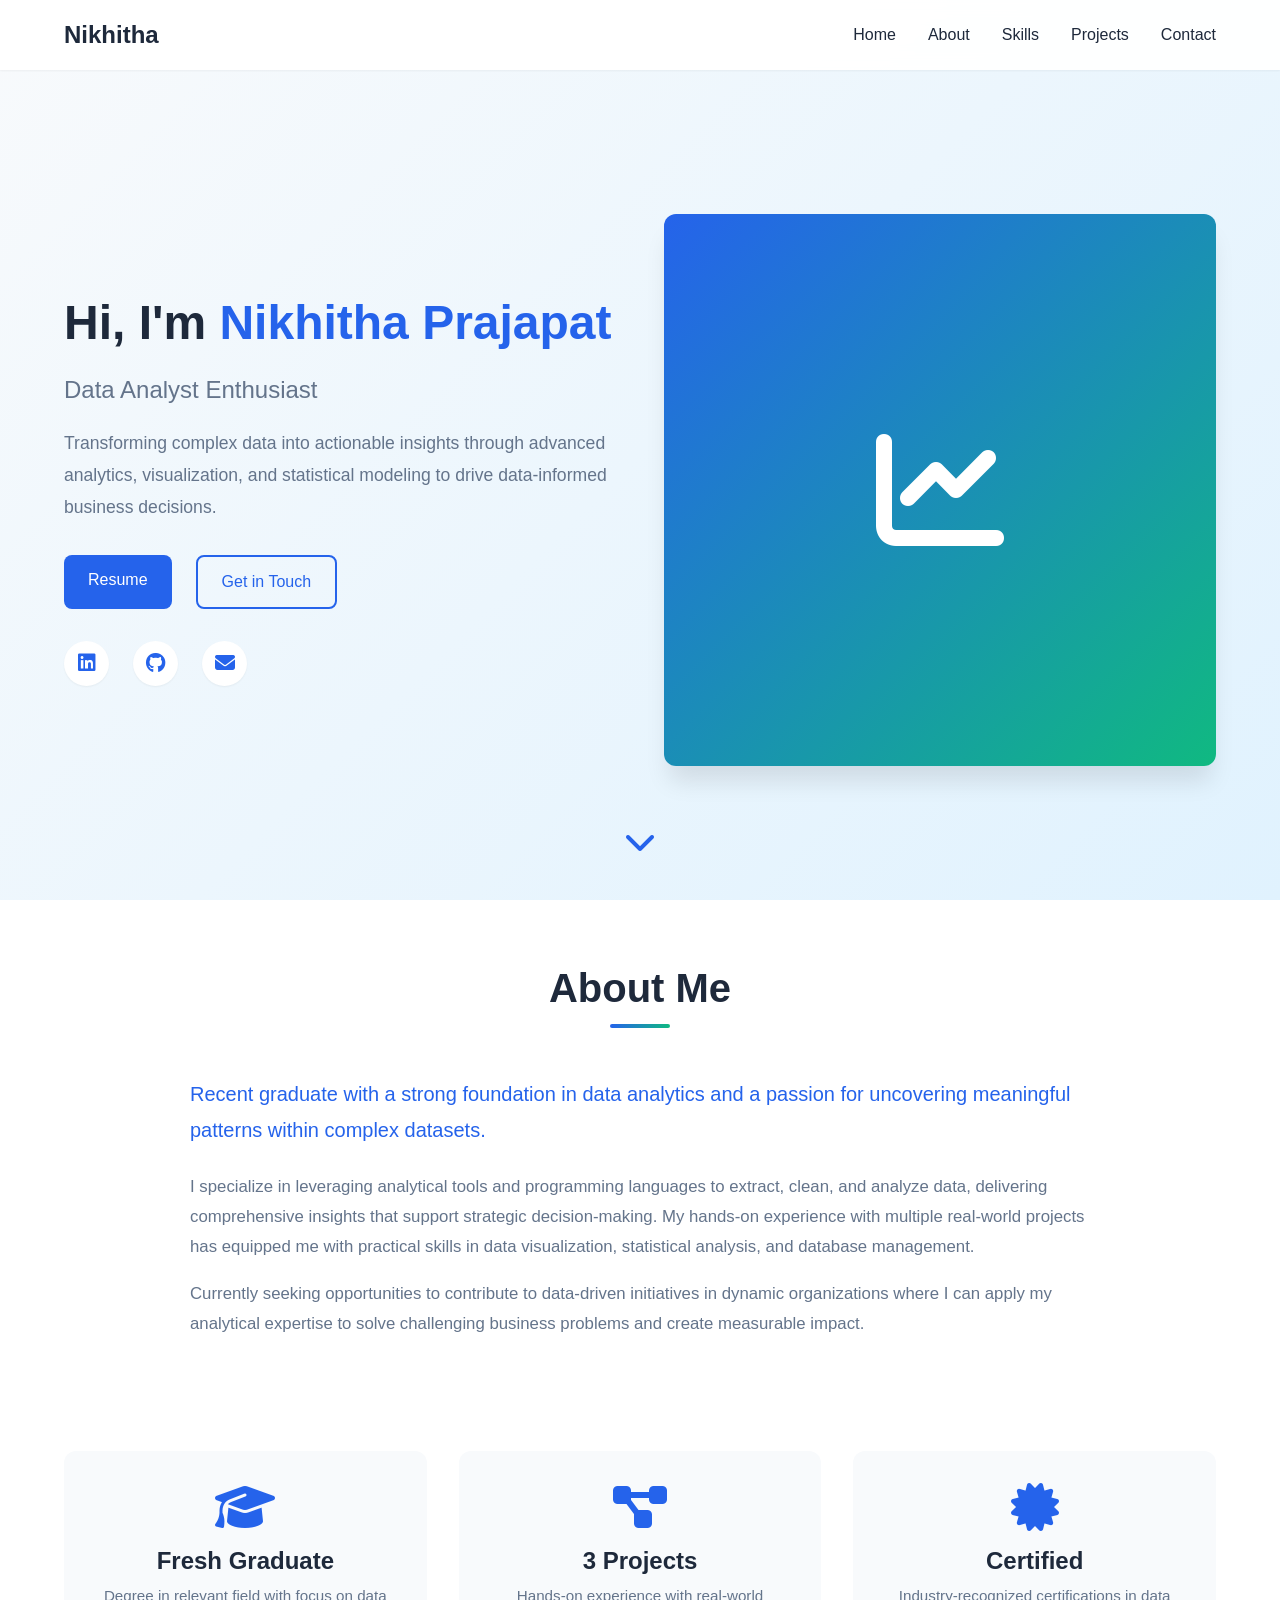
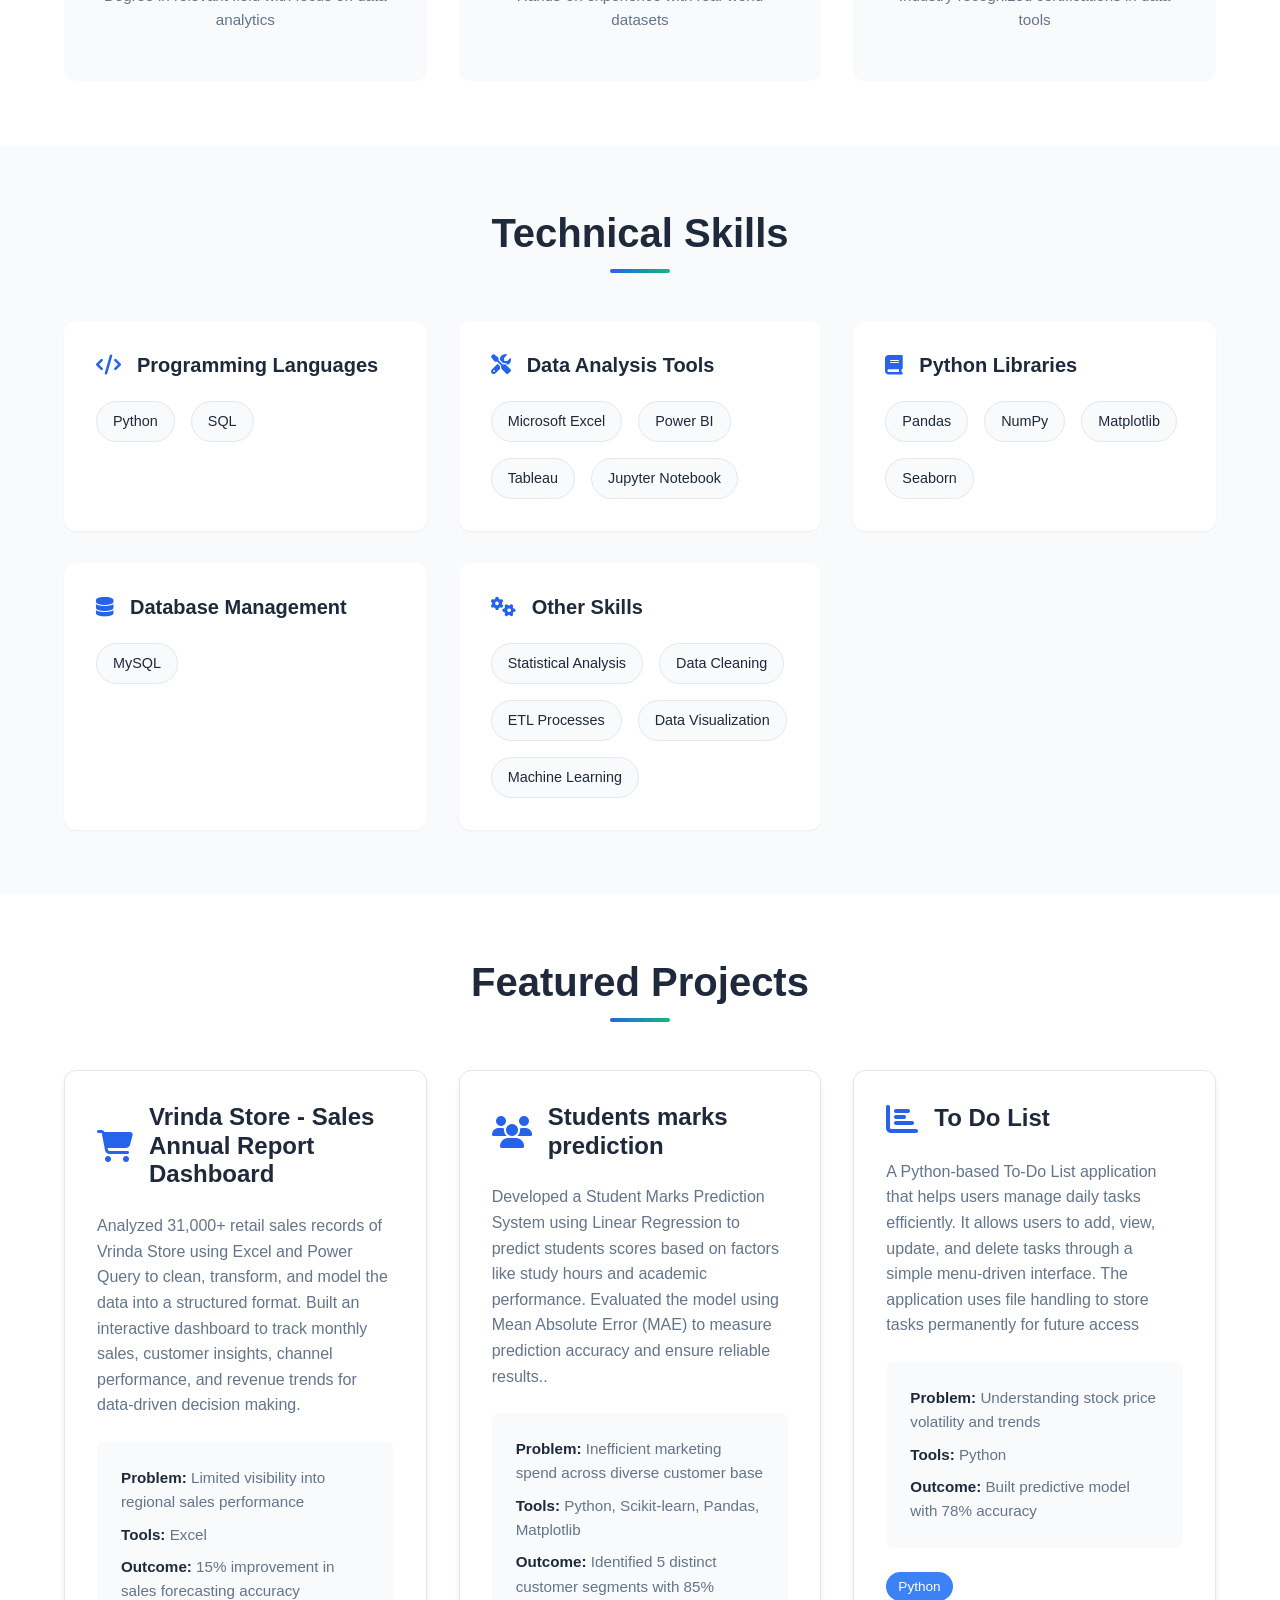
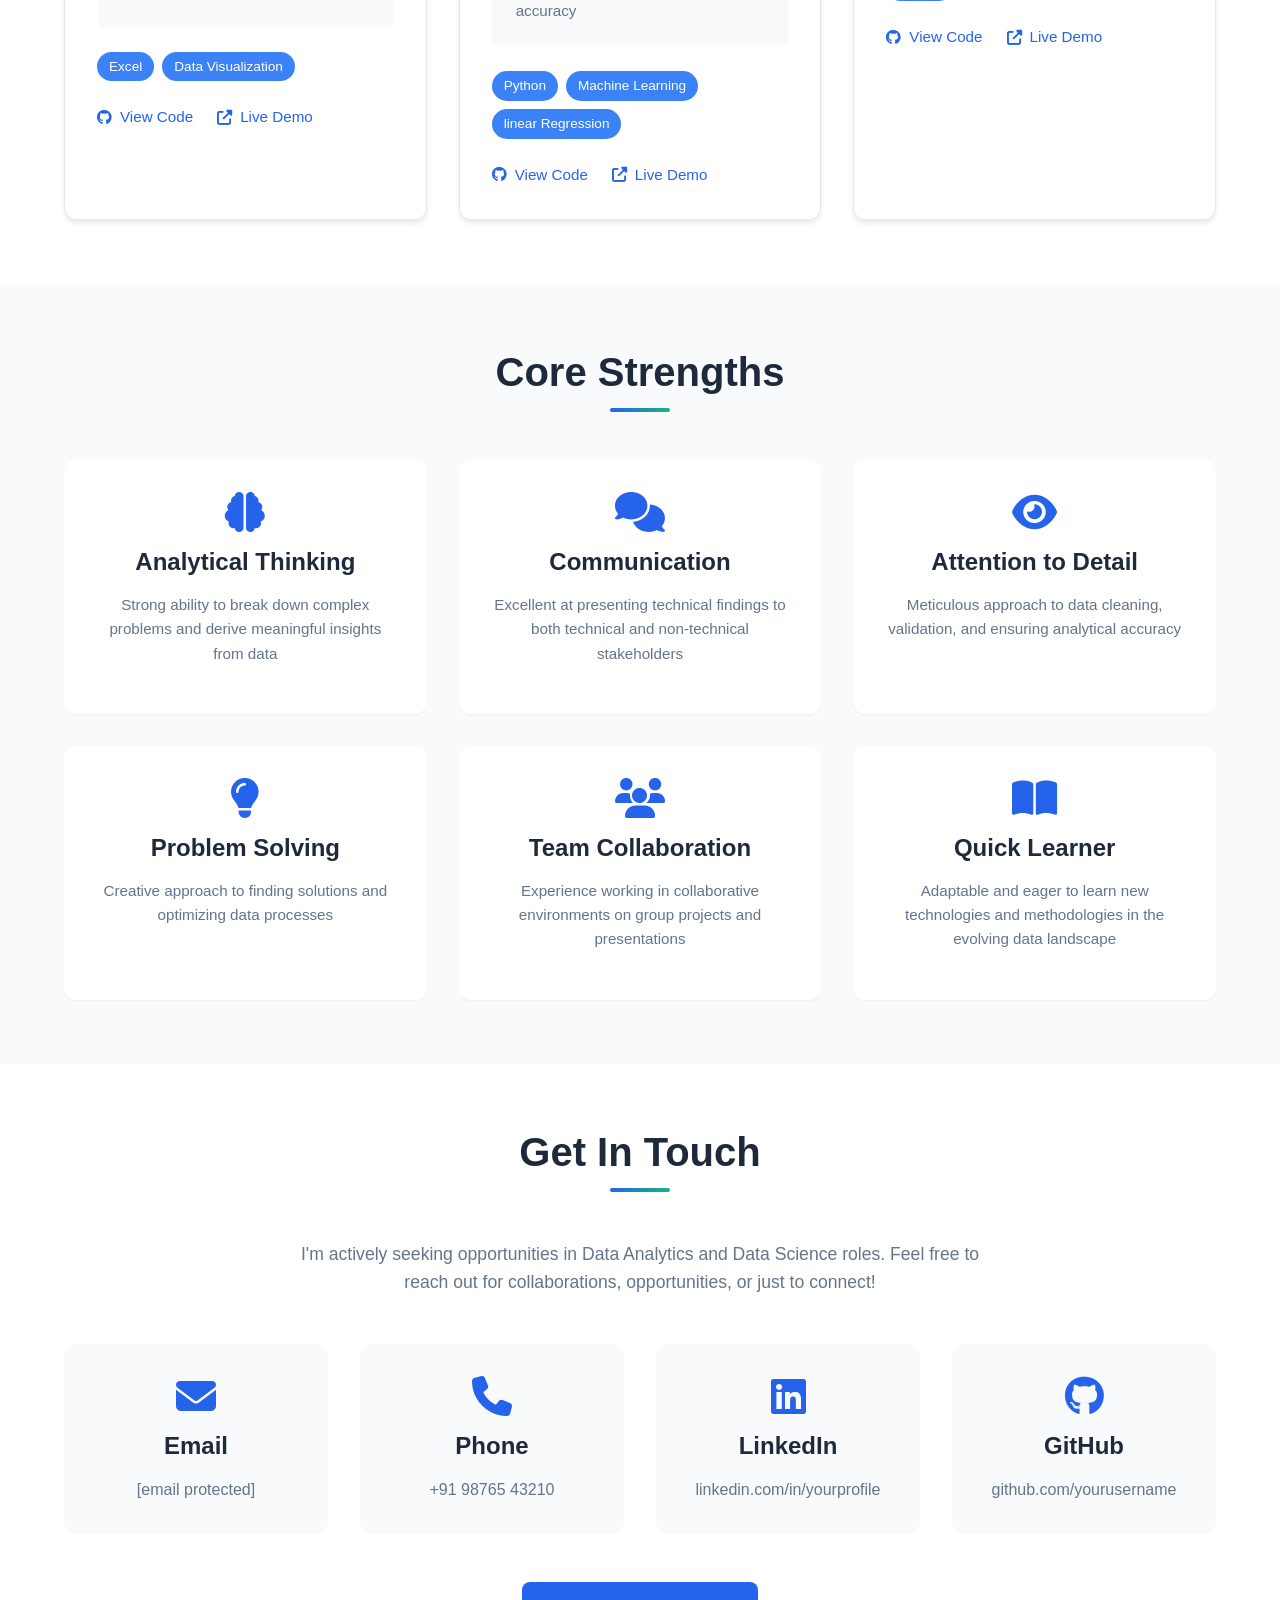
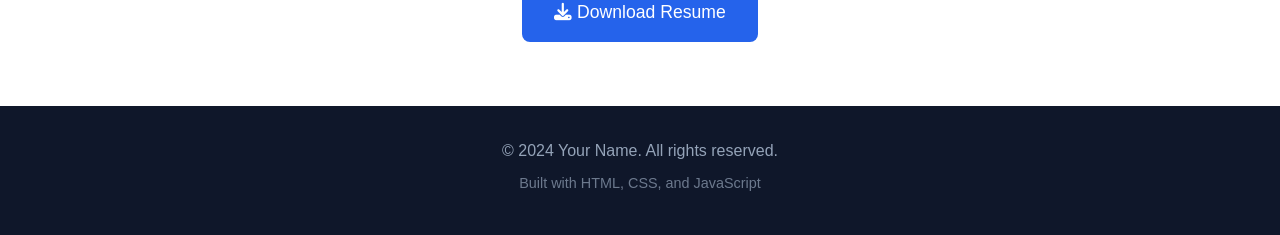
==== commit 308ceb44: "Update index.html" ====
--- a/index.html
+++ b/index.html
@@ -44,7 +44,7 @@
                     visualization, and statistical modeling to drive data-informed business decisions.
                 </p>
                 <div class="hero-buttons">
-                    <a href="#projects" class="btn btn-primary">View Projects</a>
+                    <a href="#projects" class="btn btn-primary">Resume</a>
                     <a href="#contact" class="btn btn-secondary">Get in Touch</a>
                 </div>
                 <div class="social-links">
@@ -220,7 +220,7 @@
                         <span class="tag">Data Visualization</span>
                     </div>
                     <div class="project-links">
-                        <a href="#" target="_blank" class="project-link">
+                        <a href="https://github.com/nikhithaprajapat-gif/Vrinda-Sales-Store-Dashboard" target="_blank" class="project-link">
                             <i class="fab fa-github"></i> View Code
                         </a>
                         <a href="#" target="_blank" class="project-link">
@@ -257,10 +257,10 @@
                         <span class="tag">linear Regression</span>
                     </div>
                     <div class="project-links">
-                        <a href="#" target="_blank" class="project-link">
+                        <a href="https://github.com/nikhithaprajapat-gif/student-marks-prediction" target="_blank" class="project-link">
                             <i class="fab fa-github"></i> View Code
                         </a>
-                        <a href="#" target="_blank" class="project-link">
+                        <a href="https://student-marks-prediction12.streamlit.app/" target="_blank" class="project-link">
                             <i class="fas fa-external-link-alt"></i> Live Demo
                         </a>
                     </div>
@@ -293,7 +293,7 @@
                        
                    </div>
                     <div class="project-links">
-                        <a href="#" target="_blank" class="project-link">
+                        <a href="https://github.com/nikhithaprajapat-gif/TO-DO-List" target="_blank" class="project-link">
                             <i class="fab fa-github"></i> View Code
                         </a>
                         <a href="#" target="_blank" class="project-link">
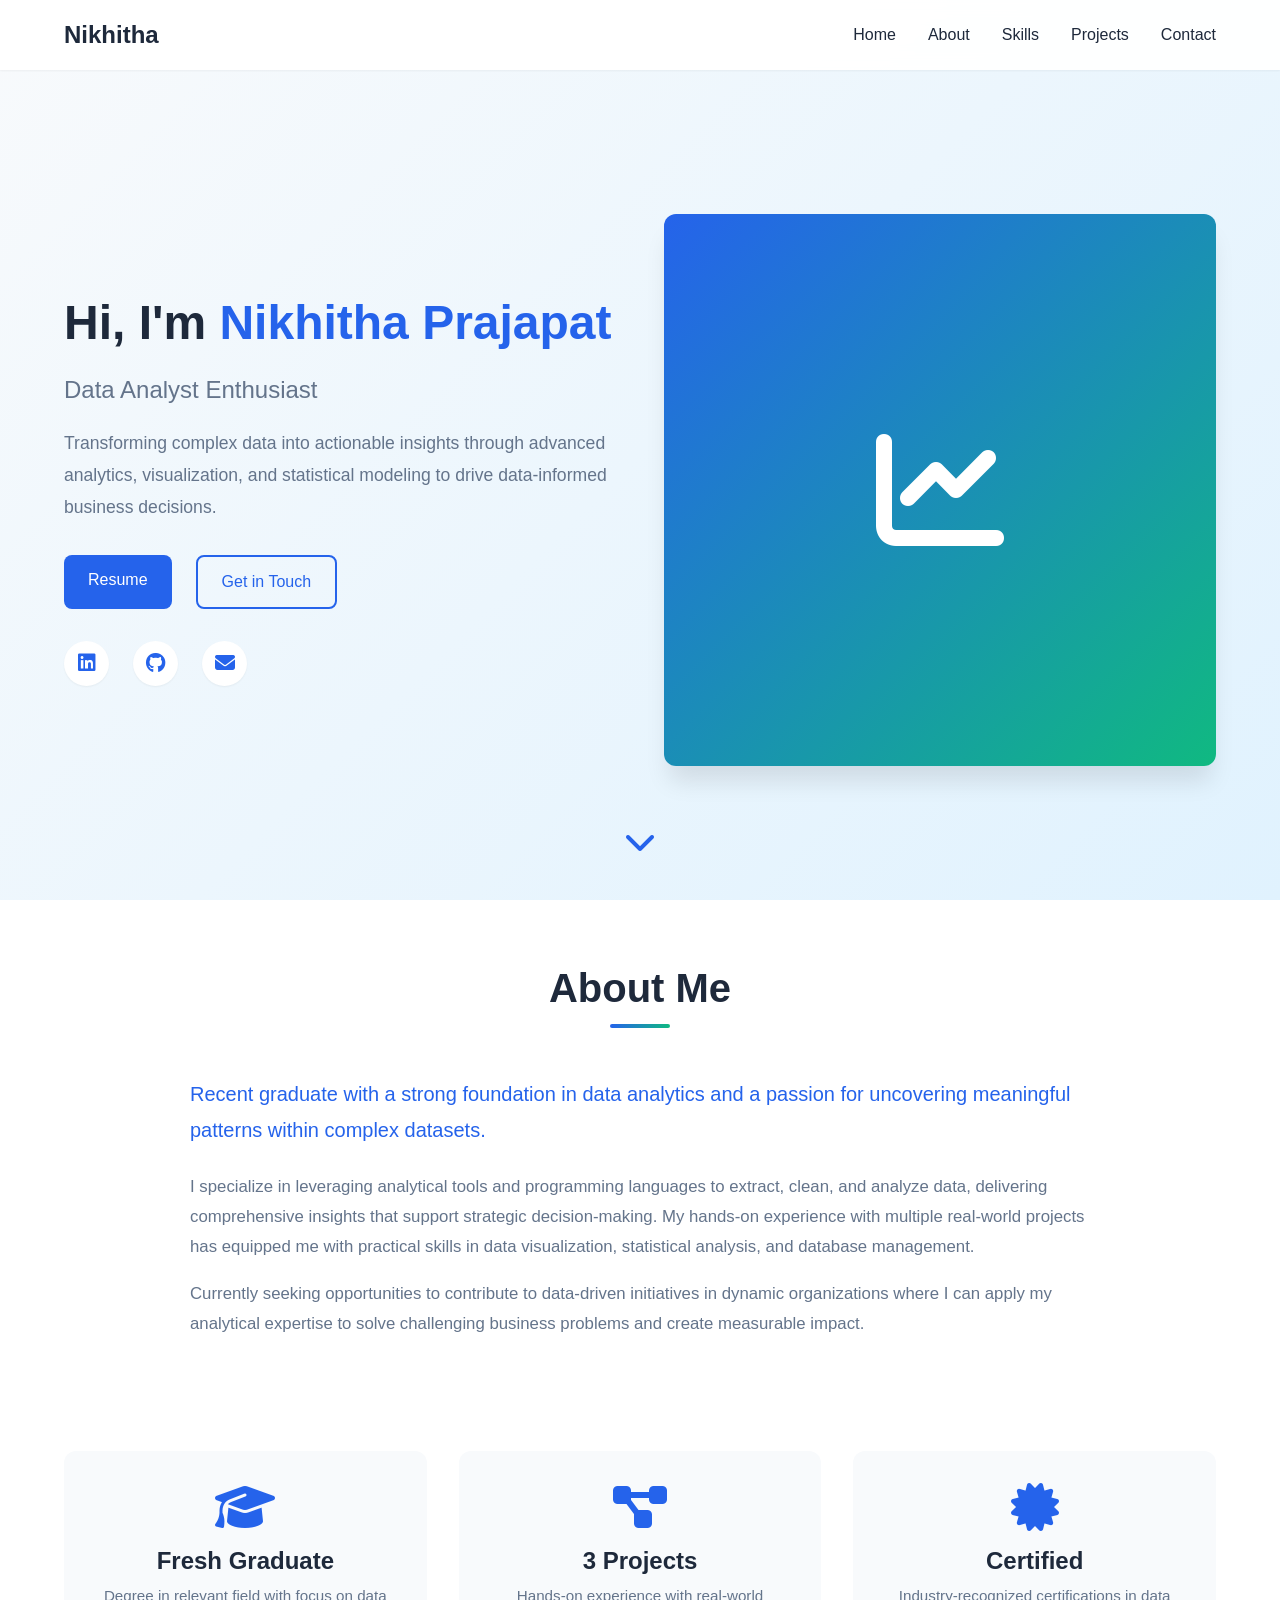
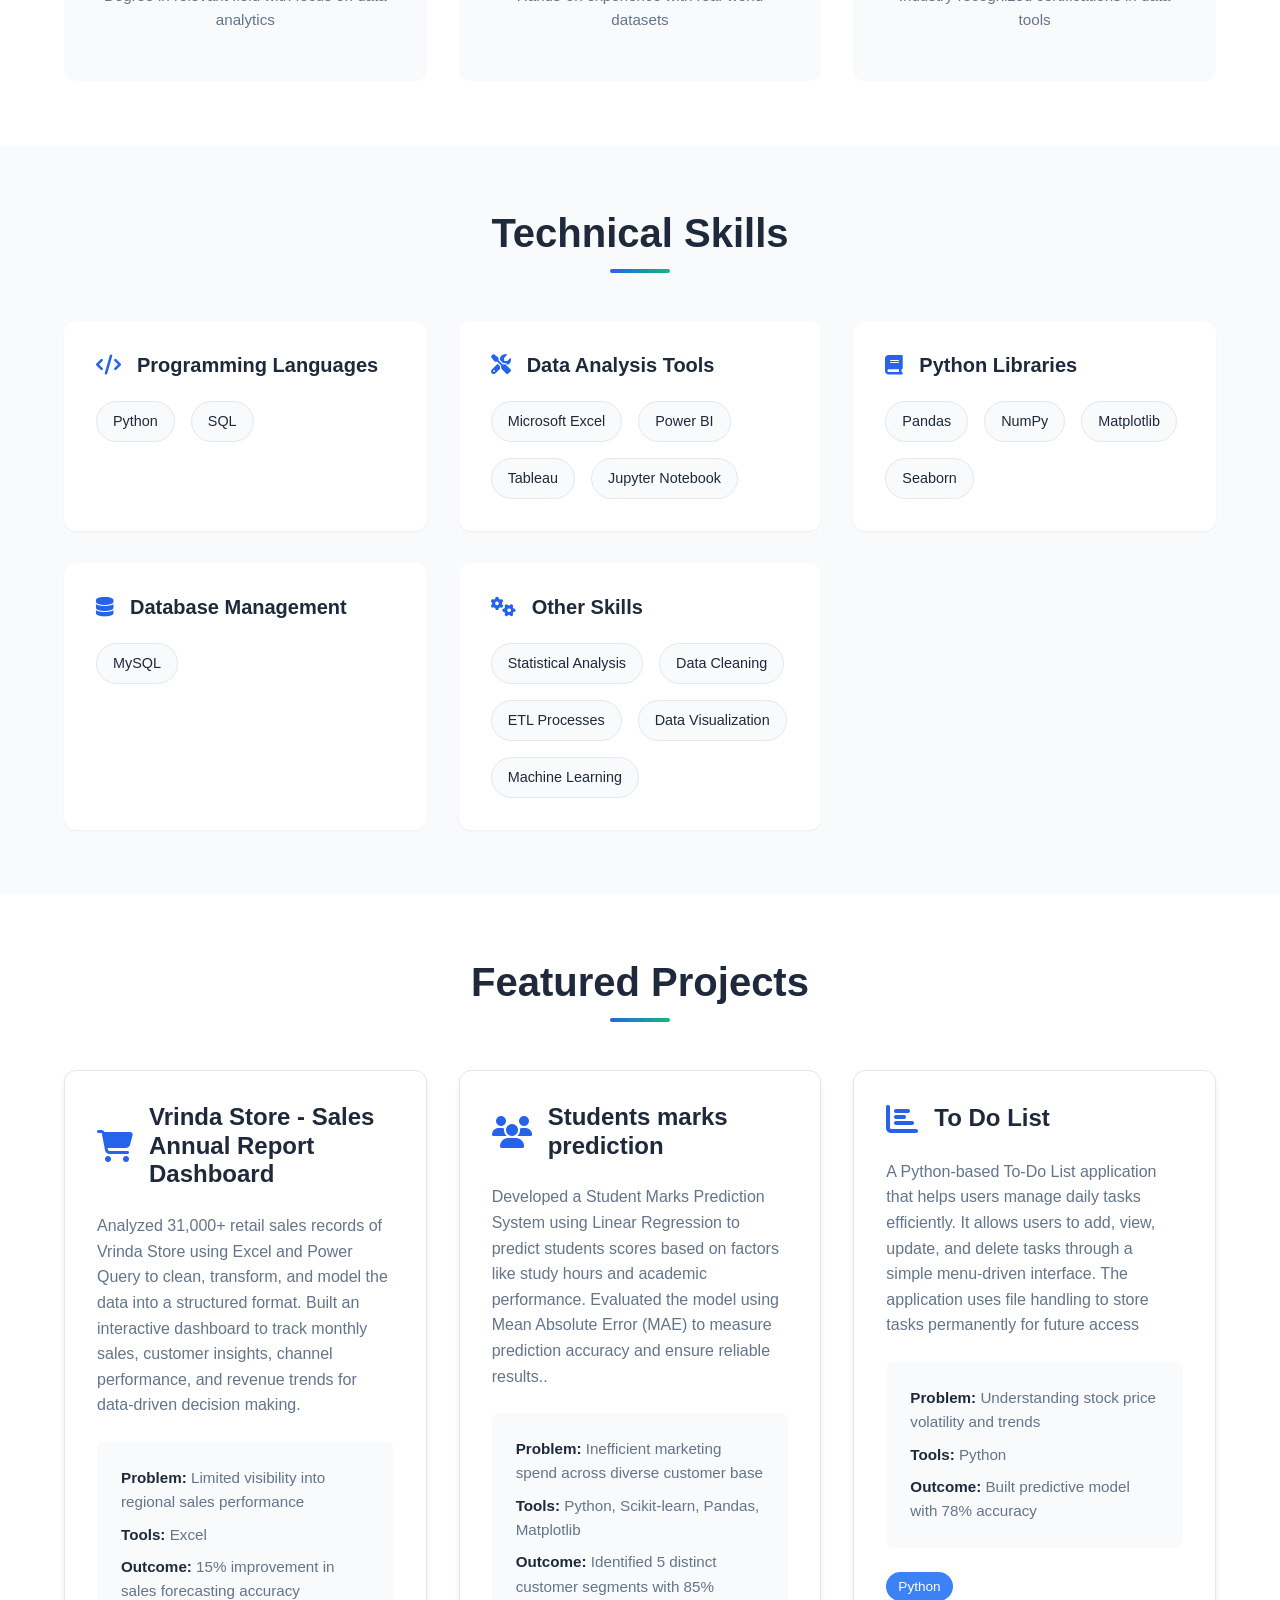
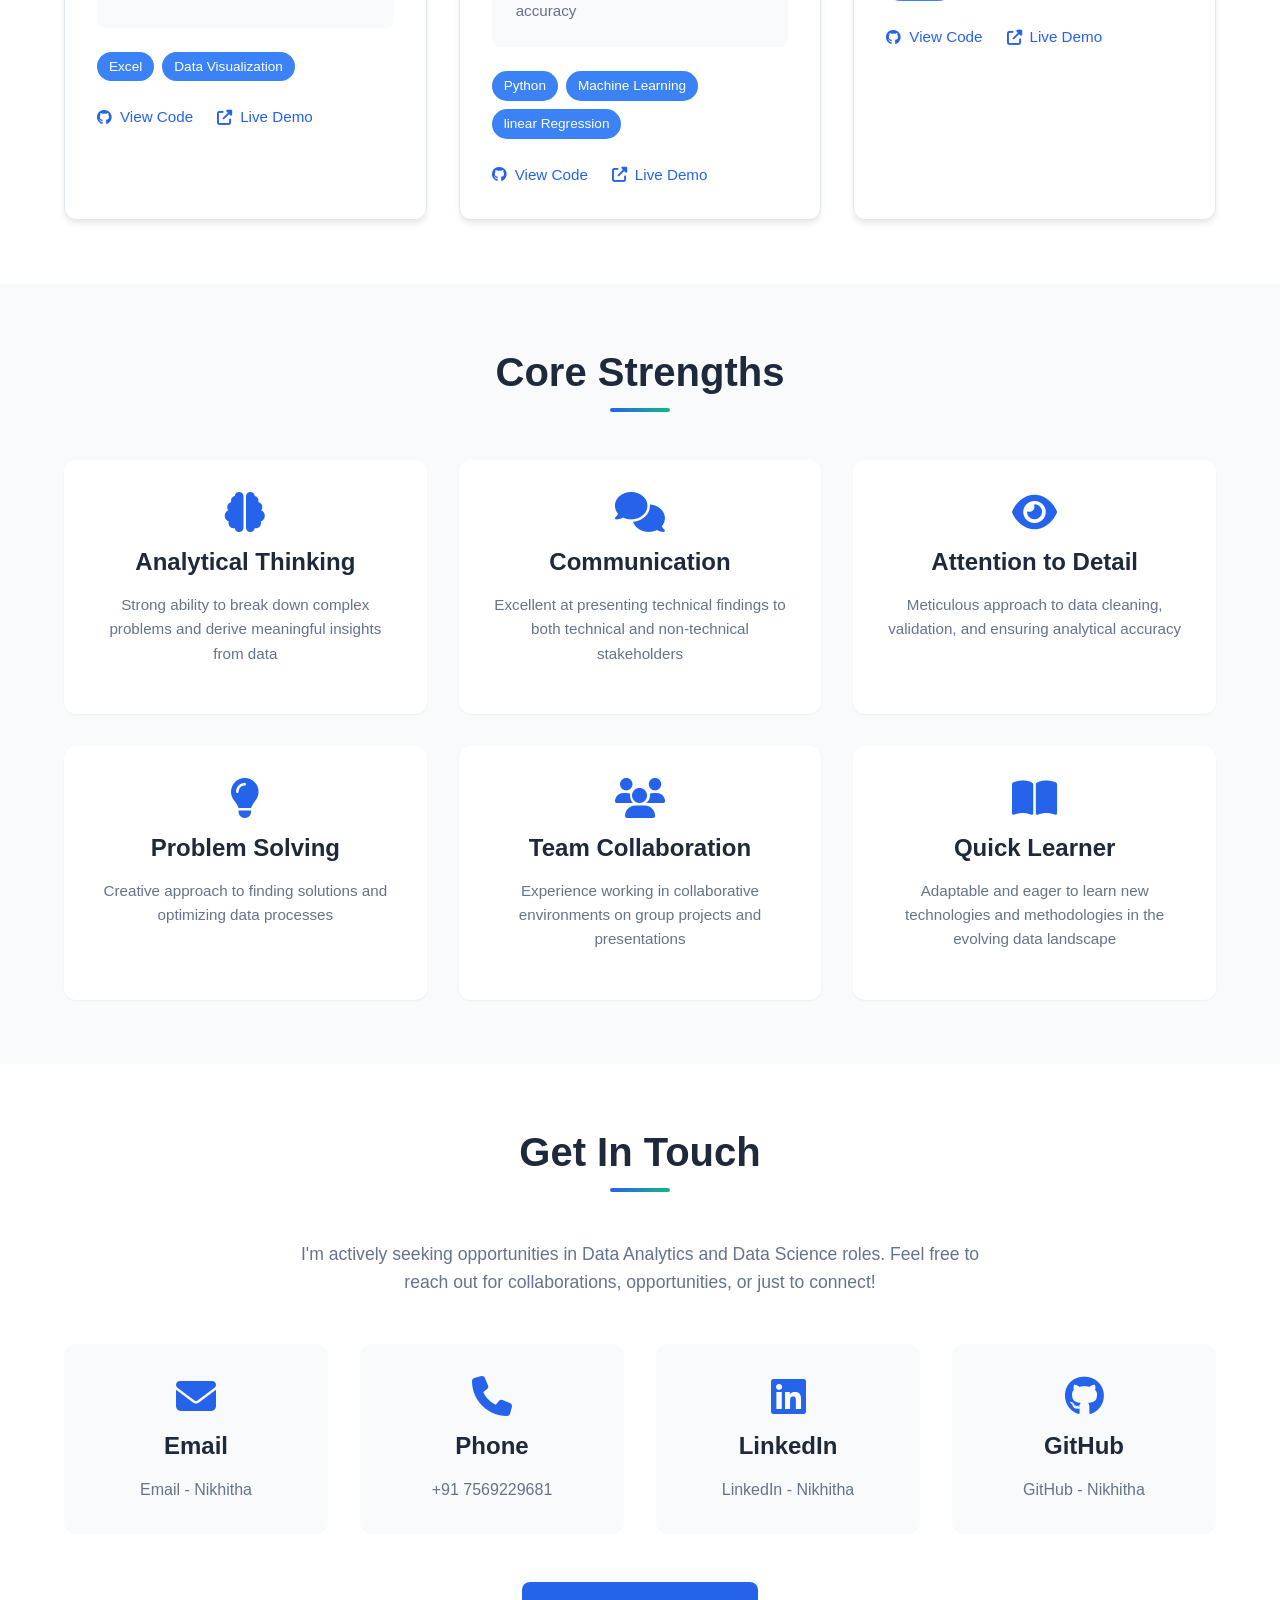
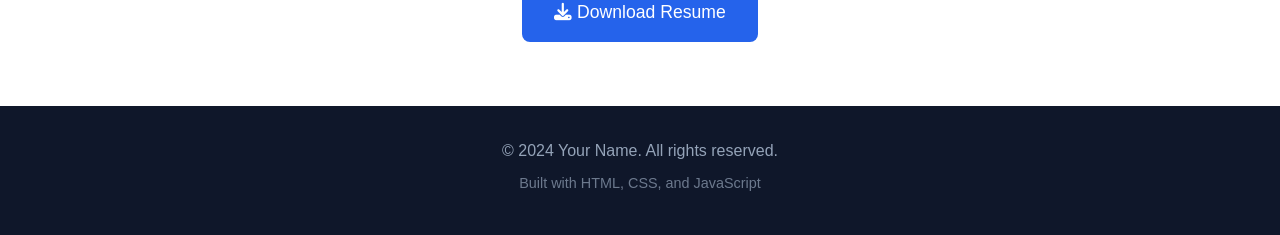
==== commit 03bbf543: "Update personal information in index.html" ====
--- a/index.html
+++ b/index.html
@@ -5,7 +5,7 @@
     <meta name="viewport" content="width=device-width, initial-scale=1.0">
     <meta name="description" content="Data Analyst Portfolio - Skilled in Python, SQL, Power BI, and Tableau">
     <meta name="keywords" content="Data Analyst, Data Science, Python, SQL, Power BI, Tableau, Portfolio">
-    <title>Your Name | Data Analyst Portfolio</title>
+    <title>Nikhitha | Data Analyst Portfolio</title>
     <link rel="stylesheet" href="styles.css">
     <link rel="stylesheet" href="https://cdnjs.cloudflare.com/ajax/libs/font-awesome/6.4.0/css/all.min.css">
 </head>
@@ -44,7 +44,7 @@
                     visualization, and statistical modeling to drive data-informed business decisions.
                 </p>
                 <div class="hero-buttons">
-                    <a href="#projects" class="btn btn-primary">Resume</a>
+                    <a href="https://drive.google.com/file/d/1QbNJgmCVxmWxGlIjcBABaCiMregNo9Uq/view?usp=drive_link" class="btn btn-primary">Resume</a>
                     <a href="#contact" class="btn btn-secondary">Get in Touch</a>
                 </div>
                 <div class="social-links">
@@ -356,26 +356,26 @@
                 <div class="contact-card">
                     <i class="fas fa-envelope"></i>
                     <h3>Email</h3>
-                    <a href="/cdn-cgi/l/email-protection#4c3523393e6229212d25200c29342d213c2029622f2321"><span class="__cf_email__" data-cfemail="2851475d5a064d45494144684d50494558444d064b4745">[email&#160;protected]</span></a>
+                    <a href="/cdn-cgi/l/email-protection#4c3523393e6229212d25200c29342d213c2029622f2321"><span class="__cf_email__" data-cfemail="2851475d5a064d45494144684d50494558444d064b4745">Email - Nikhitha</span></a>
                 </div>
                 <div class="contact-card">
                     <i class="fas fa-phone"></i>
                     <h3>Phone</h3>
-                    <a href="tel:+919876543210">+91 98765 43210</a>
+                    <a href="tel:+919876543210">+91 7569229681</a>
                 </div>
                 <div class="contact-card">
                     <i class="fab fa-linkedin"></i>
                     <h3>LinkedIn</h3>
-                    <a href="https://www.linkedin.com/in/nikhithaprajapat/" target="_blank">linkedin.com/in/yourprofile</a>
+                    <a href="https://www.linkedin.com/in/nikhithaprajapat/" target="_blank">LinkedIn - Nikhitha</a>
                 </div>
                 <div class="contact-card">
                     <i class="fab fa-github"></i>
                     <h3>GitHub</h3>
-                    <a href="https://github.com/nikhithaprajapat-gif" target="_blank">github.com/yourusername</a>
+                    <a href="https://github.com/nikhithaprajapat-gif" target="_blank">GitHub - Nikhitha</a>
                 </div>
             </div>
             <div class="resume-download">
-                <a href="#" class="btn btn-primary" download>
+                <a href="https://drive.google.com/file/d/1QbNJgmCVxmWxGlIjcBABaCiMregNo9Uq/view?usp=drive_link" class="btn btn-primary" download>
                     <i class="fas fa-download"></i> Download Resume
                 </a>
             </div>
@@ -390,4 +390,3 @@
         </div>
     </footer>
 
-    <!-- Scroll to Top Button -
